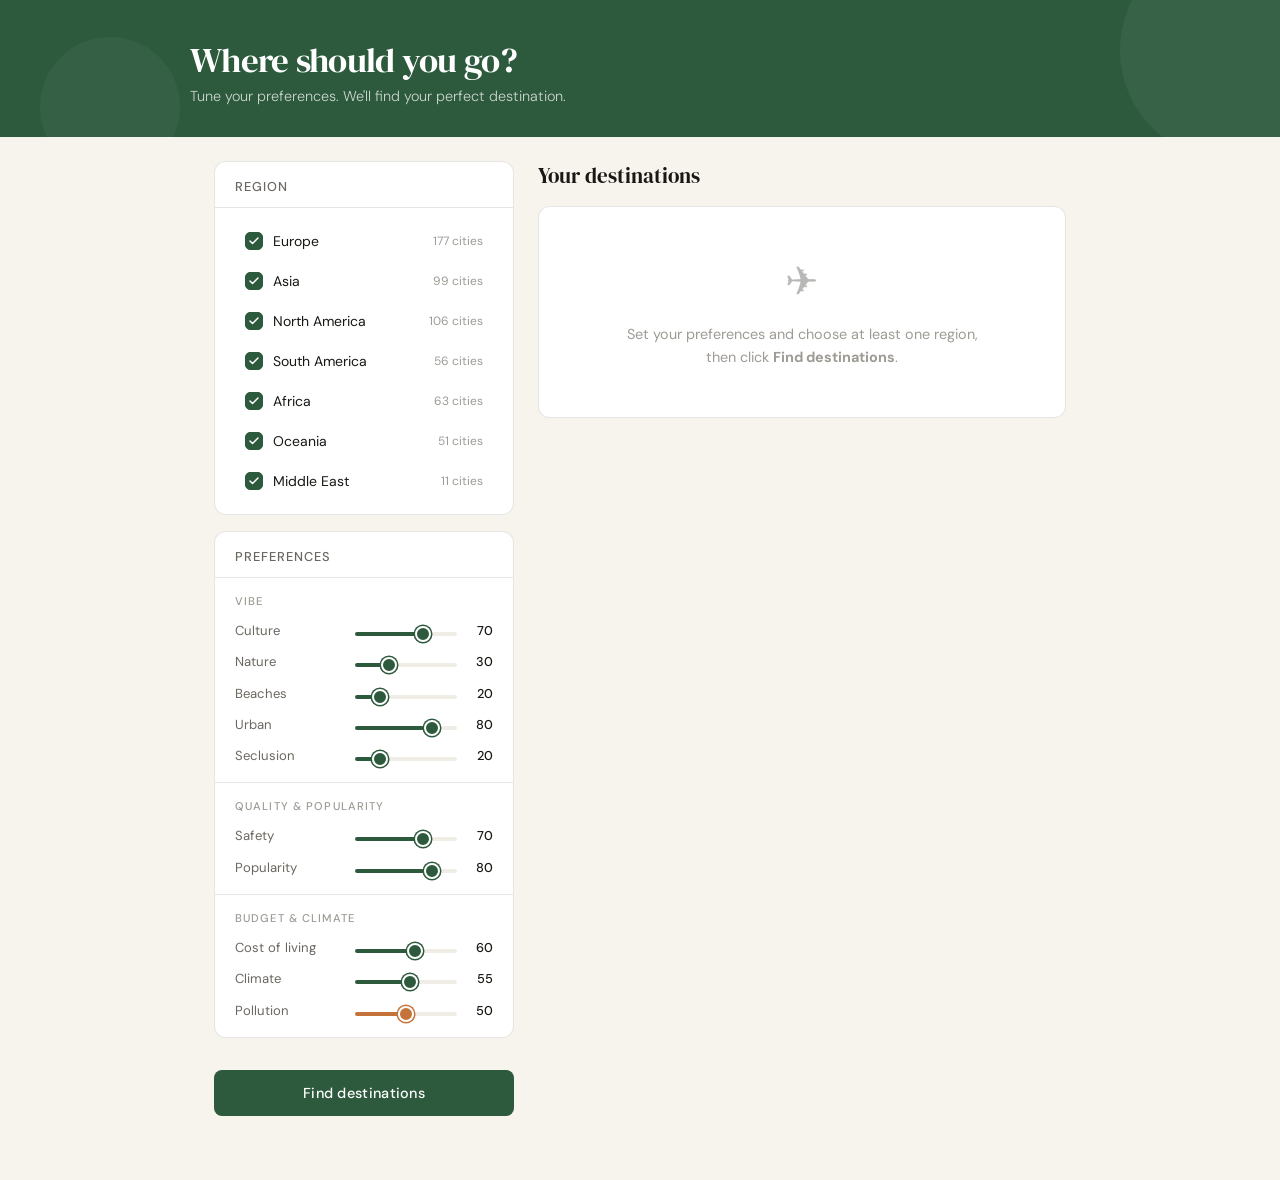
==== index.html @ 14c1e2bc "Add files via upload" ====
<!DOCTYPE html>
<html lang="en">
<head>
<meta charset="UTF-8"/>
<meta name="viewport" content="width=device-width, initial-scale=1.0"/>
<title>Travel Recommender</title>
<link rel="preconnect" href="https://fonts.googleapis.com"/>
<link href="https://fonts.googleapis.com/css2?family=DM+Serif+Display:ital@0;1&family=DM+Sans:wght@300;400;500&display=swap" rel="stylesheet"/>
<style>
  *, *::before, *::after { box-sizing: border-box; margin: 0; padding: 0; }

  :root {
    --bg: #F7F4EE;
    --surface: #FFFFFF;
    --surface2: #F0EDE6;
    --border: rgba(0,0,0,0.1);
    --text: #1A1814;
    --text2: #6B6760;
    --text3: #9E9B95;
    --accent: #2D5A3D;
    --accent-light: #E8F0EA;
    --accent2: #C4743A;
    --accent2-light: #FAF0E8;
    --danger: #C4453A;
    --tag-bg: #EDE9E0;
    --radius: 12px;
    --radius-sm: 8px;
  }

  body {
    font-family: 'DM Sans', sans-serif;
    background: var(--bg);
    color: var(--text);
    min-height: 100vh;
    padding: 0;
  }

  /* Header */
  .header {
    background: var(--accent);
    color: white;
    padding: 2.5rem 2rem 2rem;
    position: relative;
    overflow: hidden;
  }
  .header::before {
    content: '';
    position: absolute;
    top: -60px; right: -60px;
    width: 220px; height: 220px;
    border-radius: 50%;
    background: rgba(255,255,255,0.05);
  }
  .header::after {
    content: '';
    position: absolute;
    bottom: -40px; left: 40px;
    width: 140px; height: 140px;
    border-radius: 50%;
    background: rgba(255,255,255,0.04);
  }
  .header-inner { position: relative; z-index: 1; max-width: 900px; margin: 0 auto; }
  .header h1 {
    font-family: 'DM Serif Display', serif;
    font-size: 2.2rem;
    font-weight: 400;
    letter-spacing: -0.02em;
    line-height: 1.15;
    margin-bottom: 0.4rem;
  }
  .header p {
    font-size: 0.9rem;
    opacity: 0.75;
    font-weight: 300;
  }

  /* Main layout */
  .main { max-width: 900px; margin: 0 auto; padding: 1.5rem 1.5rem 4rem; }

  /* Two-col layout */
  .layout { display: grid; grid-template-columns: 300px 1fr; gap: 1.5rem; align-items: start; }

  @media (max-width: 720px) {
    .layout { grid-template-columns: 1fr; }
  }

  /* Panel */
  .panel {
    background: var(--surface);
    border-radius: var(--radius);
    border: 0.5px solid var(--border);
    overflow: hidden;
  }
  .panel-header {
    padding: 1rem 1.25rem 0.75rem;
    border-bottom: 0.5px solid var(--border);
    display: flex;
    align-items: center;
    gap: 8px;
  }
  .panel-header h2 {
    font-size: 0.8rem;
    font-weight: 500;
    letter-spacing: 0.08em;
    text-transform: uppercase;
    color: var(--text2);
  }
  .panel-body { padding: 1rem 1.25rem; }

  /* Region checkboxes */
  .regions { display: flex; flex-direction: column; gap: 6px; }
  .region-item {
    display: flex;
    align-items: center;
    gap: 10px;
    padding: 8px 10px;
    border-radius: var(--radius-sm);
    cursor: pointer;
    transition: background 0.15s;
    user-select: none;
  }
  .region-item:hover { background: var(--surface2); }
  .region-item input[type="checkbox"] { display: none; }
  .region-dot {
    width: 18px; height: 18px;
    border-radius: 5px;
    border: 1.5px solid var(--border);
    background: var(--surface);
    display: flex; align-items: center; justify-content: center;
    transition: all 0.15s;
    flex-shrink: 0;
  }
  .region-dot svg { display: none; }
  input[type="checkbox"]:checked + .region-dot {
    background: var(--accent);
    border-color: var(--accent);
  }
  input[type="checkbox"]:checked + .region-dot svg { display: block; }
  .region-label { font-size: 0.875rem; font-weight: 400; }
  .region-count { margin-left: auto; font-size: 0.75rem; color: var(--text3); }

  /* Sliders */
  .sliders { display: flex; flex-direction: column; gap: 0; }
  .slider-section { padding: 1rem 1.25rem; border-bottom: 0.5px solid var(--border); }
  .slider-section:last-child { border-bottom: none; }
  .slider-section-title {
    font-size: 0.7rem;
    letter-spacing: 0.1em;
    text-transform: uppercase;
    color: var(--text3);
    margin-bottom: 0.75rem;
    font-weight: 500;
  }

  .slider-row {
    display: flex;
    align-items: center;
    gap: 10px;
    margin-bottom: 0.65rem;
  }
  .slider-row:last-child { margin-bottom: 0; }
  .slider-label {
    font-size: 0.82rem;
    color: var(--text2);
    width: 110px;
    flex-shrink: 0;
  }
  .slider-wrap { flex: 1; position: relative; }
  input[type="range"] {
    width: 100%;
    height: 4px;
    -webkit-appearance: none;
    appearance: none;
    background: var(--surface2);
    border-radius: 2px;
    outline: none;
    cursor: pointer;
  }
  input[type="range"]::-webkit-slider-thumb {
    -webkit-appearance: none;
    width: 16px; height: 16px;
    border-radius: 50%;
    background: var(--accent);
    cursor: pointer;
    border: 2px solid white;
    box-shadow: 0 0 0 1.5px var(--accent);
  }
  input[type="range"].inverted::-webkit-slider-thumb { background: var(--accent2); box-shadow: 0 0 0 1.5px var(--accent2); }
  .slider-val {
    font-size: 0.8rem;
    font-weight: 500;
    color: var(--text);
    min-width: 26px;
    text-align: right;
  }

  /* Find button */
  .find-btn {
    width: 100%;
    padding: 0.9rem;
    background: var(--accent);
    color: white;
    border: none;
    border-radius: var(--radius-sm);
    font-family: 'DM Sans', sans-serif;
    font-size: 0.9rem;
    font-weight: 500;
    cursor: pointer;
    letter-spacing: 0.02em;
    transition: opacity 0.15s, transform 0.1s;
    margin-top: 1rem;
  }
  .find-btn:hover { opacity: 0.9; }
  .find-btn:active { transform: scale(0.99); }
  .find-btn:disabled { opacity: 0.5; cursor: not-allowed; }

  /* Results */
  .results-header {
    display: flex;
    align-items: baseline;
    justify-content: space-between;
    margin-bottom: 1rem;
  }
  .results-header h2 {
    font-family: 'DM Serif Display', serif;
    font-size: 1.3rem;
    font-weight: 400;
  }
  .results-count { font-size: 0.8rem; color: var(--text3); }

  .placeholder {
    background: var(--surface);
    border: 0.5px solid var(--border);
    border-radius: var(--radius);
    padding: 3rem 2rem;
    text-align: center;
  }
  .placeholder-icon { font-size: 2.5rem; margin-bottom: 1rem; opacity: 0.3; }
  .placeholder p { font-size: 0.9rem; color: var(--text3); line-height: 1.6; }

  /* City cards */
  .cards { display: flex; flex-direction: column; gap: 10px; }

  .city-card {
    background: var(--surface);
    border: 0.5px solid var(--border);
    border-radius: var(--radius);
    padding: 1rem 1.25rem;
    display: grid;
    grid-template-columns: 40px 1fr auto;
    gap: 1rem;
    align-items: center;
    animation: fadeUp 0.3s ease both;
  }
  @keyframes fadeUp {
    from { opacity: 0; transform: translateY(8px); }
    to   { opacity: 1; transform: translateY(0); }
  }

  .city-rank {
    font-family: 'DM Serif Display', serif;
    font-size: 1.5rem;
    color: var(--text3);
    text-align: center;
    line-height: 1;
  }
  .city-rank.top { color: var(--accent); }

  .city-info {}
  .city-name {
    font-size: 1rem;
    font-weight: 500;
    margin-bottom: 2px;
  }
  .city-country {
    font-size: 0.8rem;
    color: var(--text3);
    margin-bottom: 8px;
  }

  .city-desc {
    font-size: 0.82rem;
    color: var(--text2);
    line-height: 1.4;
    margin-top: 8px;
    font-weight: 300;
  }

  .city-tags { display: flex; flex-wrap: wrap; gap: 5px; }
  .tag {
    font-size: 0.72rem;
    padding: 3px 8px;
    border-radius: 20px;
    background: var(--tag-bg);
    color: var(--text2);
    font-weight: 400;
  }
  .tag.highlight { background: var(--accent-light); color: var(--accent); }
  .tag.warn { background: var(--accent2-light); color: var(--accent2); }

  .score-ring {
    width: 54px; height: 54px;
    position: relative;
    flex-shrink: 0;
  }
  .score-ring svg { transform: rotate(-90deg); }
  .score-text {
    position: absolute;
    inset: 0;
    display: flex;
    flex-direction: column;
    align-items: center;
    justify-content: center;
    font-size: 0.8rem;
    font-weight: 500;
    line-height: 1.1;
  }
  .score-text small { font-size: 0.55rem; color: var(--text3); font-weight: 400; }

  /* Loading */
  .loading {
    text-align: center;
    padding: 3rem;
    color: var(--text3);
    font-size: 0.9rem;
  }
  .spinner {
    width: 28px; height: 28px;
    border: 2px solid var(--border);
    border-top-color: var(--accent);
    border-radius: 50%;
    animation: spin 0.7s linear infinite;
    margin: 0 auto 1rem;
  }
  @keyframes spin { to { transform: rotate(360deg); } }

  /* Error */
  .error-msg {
    background: #FEF2F2;
    border: 0.5px solid #FECACA;
    border-radius: var(--radius-sm);
    padding: 1rem 1.25rem;
    font-size: 0.85rem;
    color: var(--danger);
  }

  /* Code block for Python output */
  .code-hint {
    background: var(--surface2);
    border-radius: var(--radius-sm);
    padding: 0.75rem 1rem;
    font-family: monospace;
    font-size: 0.78rem;
    color: var(--text2);
    margin-top: 1rem;
    line-height: 1.6;
    white-space: pre-wrap;
    word-break: break-all;
  }
</style>
</head>
<body>

<div class="header">
  <div class="header-inner">
    <h1>Where should you go?</h1>
    <p>Tune your preferences. We'll find your perfect destination.</p>
  </div>
</div>

<div class="main">
  <div class="layout">

    <div style="display: flex; flex-direction: column; gap: 1rem;">

      <div class="panel">
        <div class="panel-header">
          <h2>Region</h2>
        </div>
        <div class="panel-body">
          <div class="regions" id="regions">
          </div>
        </div>
      </div>

      <div class="panel">
        <div class="panel-header">
          <h2>Preferences</h2>
        </div>
        <div class="sliders">

          <div class="slider-section">
            <div class="slider-section-title">Vibe</div>
            <div class="slider-row">
              <span class="slider-label">Culture</span>
              <div class="slider-wrap"><input type="range" min="0" max="100" value="70" step="1" id="s-culture" oninput="updateVal(this,'v-culture')"/></div>
              <span class="slider-val" id="v-culture">70</span>
            </div>
            <div class="slider-row">
              <span class="slider-label">Nature</span>
              <div class="slider-wrap"><input type="range" min="0" max="100" value="30" step="1" id="s-nature" oninput="updateVal(this,'v-nature')"/></div>
              <span class="slider-val" id="v-nature">30</span>
            </div>
            <div class="slider-row">
              <span class="slider-label">Beaches</span>
              <div class="slider-wrap"><input type="range" min="0" max="100" value="20" step="1" id="s-beaches" oninput="updateVal(this,'v-beaches')"/></div>
              <span class="slider-val" id="v-beaches">20</span>
            </div>
            <div class="slider-row">
              <span class="slider-label">Urban</span>
              <div class="slider-wrap"><input type="range" min="0" max="100" value="80" step="1" id="s-urban" oninput="updateVal(this,'v-urban')"/></div>
              <span class="slider-val" id="v-urban">80</span>
            </div>
            <div class="slider-row">
              <span class="slider-label">Seclusion</span>
              <div class="slider-wrap"><input type="range" min="0" max="100" value="20" step="1" id="s-seclusion" oninput="updateVal(this,'v-seclusion')"/></div>
              <span class="slider-val" id="v-seclusion">20</span>
            </div>
          </div>

          <div class="slider-section">
            <div class="slider-section-title">Quality & Popularity</div>
            <div class="slider-row">
              <span class="slider-label">Safety</span>
              <div class="slider-wrap"><input type="range" min="0" max="100" value="70" step="1" id="s-safety_index" oninput="updateVal(this,'v-safety')"/></div>
              <span class="slider-val" id="v-safety">70</span>
            </div>
            <div class="slider-row">
              <span class="slider-label">Popularity</span>
              <div class="slider-wrap"><input type="range" min="0" max="100" value="80" step="1" id="s-popularity_score" oninput="updateVal(this,'v-pop')"/></div>
              <span class="slider-val" id="v-pop">80</span>
            </div>
          </div>

          <div class="slider-section">
            <div class="slider-section-title">Budget & Climate</div>
            <div class="slider-row">
              <span class="slider-label">Cost of living</span>
              <div class="slider-wrap"><input type="range" min="0" max="100" value="60" step="1" id="s-cost_of_living_index" oninput="updateVal(this,'v-cost')"/></div>
              <span class="slider-val" id="v-cost">60</span>
            </div>
            <div class="slider-row">
              <span class="slider-label">Climate</span>
              <div class="slider-wrap"><input type="range" min="0" max="100" value="55" step="1" id="s-climate_index" oninput="updateVal(this,'v-climate')"/></div>
              <span class="slider-val" id="v-climate">55</span>
            </div>
            <div class="slider-row">
              <span class="slider-label">Pollution</span>
              <div class="slider-wrap"><input type="range" min="0" max="100" value="50" step="1" id="s-pollution_index" class="inverted" oninput="updateVal(this,'v-pollution')"/></div>
              <span class="slider-val" id="v-pollution">50</span>
            </div>
          </div>

        </div>
      </div>

      <button class="find-btn" id="find-btn" onclick="runRecommend()">
        Find destinations
      </button>

    </div>

    <div>
      <div class="results-header">
        <h2 id="results-title">Your destinations</h2>
        <span class="results-count" id="results-count"></span>
      </div>
      <div id="results-area">
        <div class="placeholder">
          <div class="placeholder-icon">✈</div>
          <p>Set your preferences and choose at least one region,<br/>then click <strong>Find destinations</strong>.</p>
        </div>
      </div>
      <div id="code-output" style="display:none;">
        <p style="font-size:0.78rem; color:var(--text3); margin: 1.5rem 0 0.4rem;">Run this in your Jupyter notebook:</p>
        <div class="code-hint" id="code-text"></div>
      </div>
    </div>

  </div>
</div>

<script>
const REGIONS = [
  { key: "europe",        label: "Europe",        count: "Active" },
  { key: "asia",          label: "Asia",          count: "Active" },
  { key: "north_america", label: "North America", count: "Active" },
  { key: "south_america", label: "South America", count: "Active" },
  { key: "africa",        label: "Africa",         count: "Active" },
  { key: "oceania",       label: "Oceania",        count: "Active" },
  { key: "middle_east",   label: "Middle East",   count: "Active" },
];

// Updated 10 features matching python selection exactly
const FEATURE_COLS = [
  "culture", "nature", "beaches", "urban", "seclusion", 
  "safety_index", "cost_of_living_index", "climate_index", 
  "popularity_score", "pollution_index"
];

// Balanced array mapping 1:1 with your 10 active features above
const WEIGHTS = [1, 1, 1, 1, 1, 2, 1.5, 1, 4, 1];

function buildRegions() {
  const container = document.getElementById('regions');
  REGIONS.forEach(r => {
    const label = document.createElement('label');
    label.className = 'region-item';
    label.innerHTML = `
      <input type="checkbox" value="${r.key}" checked/>
      <div class="region-dot">
        <svg width="10" height="8" viewBox="0 0 10 8" fill="none">
          <path d="M1 4L3.5 6.5L9 1" stroke="white" stroke-width="1.5" stroke-linecap="round" stroke-linejoin="round"/>
        </svg>
      </div>
      <span class="region-label">${r.label}</span>
      <span class="region-count">${r.count}</span>
    `;
    container.appendChild(label);
  });
}

function updateVal(input, valId) {
  document.getElementById(valId).textContent = input.value;
  updateSliderFill(input);
}

function updateSliderFill(input) {
  const pct = ((input.value - input.min) / (input.max - input.min)) * 100;
  const color = input.classList.contains('inverted') ? '#C4743A' : '#2D5A3D';
  input.style.background = `linear-gradient(to right, ${color} ${pct}%, #F0EDE6 ${pct}%)`;
}

function initSliders() {
  document.querySelectorAll('input[type="range"]').forEach(updateSliderFill);
}

function getPrefs() {
  const prefs = {};
  FEATURE_COLS.forEach(col => {
    const el = document.getElementById(`s-${col}`);
    if (el) prefs[col] = parseFloat(el.value);
  });
  return prefs;
}

function getRegions() {
  return Array.from(document.querySelectorAll('#regions input[type="checkbox"]:checked'))
    .map(cb => cb.value);
}

function weightedCosineSimilarity(userVec, cityVec, weights) {
  let dot = 0;
  let normUserSq = 0;
  let normCitySq = 0;
  let validFeaturesCount = 0;

  for (let i = 0; i < userVec.length; i++) {
    const uVal = userVec[i];
    const cVal = cityVec[i];
    
    if (uVal === null || uVal === undefined || isNaN(uVal) ||
        cVal === null || cVal === undefined || isNaN(cVal)) {
      continue;
    }

    const w = weights[i] !== undefined ? weights[i] : 1.0;
    const uw = uVal * w;
    
    dot += uw * cVal;
    normUserSq += uw * uw;
    normCitySq += cVal * cVal;
    validFeaturesCount++;
  }

  if (validFeaturesCount === 0) return 0.0;
  
  const magnitude = Math.sqrt(normUserSq) * Math.sqrt(normCitySq);
  return magnitude !== 0 ? (dot / magnitude) : 0.0;
}

function scoreColor(score) {
  if (score >= 85) return '#2D5A3D';
  if (score >= 70) return '#C4743A';
  return '#888';
}

function renderRing(score) {
  const r = 22, cx = 27, cy = 27;
  const circ = 2 * Math.PI * r;
  const dash = (score / 100) * circ;
  const color = scoreColor(score);
  return `
    <svg width="54" height="54" viewBox="0 0 54 54">
      <circle cx="${cx}" cy="${cy}" r="${r}" fill="none" stroke="#F0EDE6" stroke-width="4"/>
      <circle cx="${cx}" cy="${cy}" r="${r}" fill="none" stroke="${color}" stroke-width="4"
        stroke-dasharray="${dash.toFixed(1)} ${circ.toFixed(1)}"
        stroke-linecap="round"/>
    </svg>
  `;
}

function getHighlightTags(city, prefs) {
  const tags = [];
  const checks = [
    { key: 'culture',    label: '🏛 Culture',    thresh: 60 },
    { key: 'nature',     label: '🌿 Nature',      thresh: 60 },
    { key: 'beaches',    label: '🏖 Beaches',     thresh: 60 },
    { key: 'urban',      label: '🏙 Urban',       thresh: 65 },
    { key: 'seclusion',  label: '🏝 Secluded',    thresh: 60 },
  ];
  checks.forEach(c => {
    if ((city[c.key] ?? 0) >= c.thresh && (prefs[c.key] ?? 0) >= 50) {
      tags.push({ label: c.label, type: 'highlight' });
    }
  });

  if ((city['safety_index'] ?? 0) >= 70) tags.push({ label: '🔒 Safe', type: 'highlight' });
  if ((city['cost_of_living_index'] ?? 100) <= 40) tags.push({ label: '💰 Budget-friendly', type: 'highlight' });
  if ((city['cost_of_living_index'] ?? 0) >= 75) tags.push({ label: '💎 Luxury', type: 'warn' });
  if ((city['pollution_index'] ?? 0) >= 65) tags.push({ label: '⚠ High pollution', type: 'warn' });

  return tags.slice(0, 5);
}

// New highly-sensitive recommendation logic
function runRecommend() {
  const regions = getRegions();
  if (regions.length === 0) {
    document.getElementById('results-area').innerHTML =
      `<div class="error-msg">Please select at least one region.</div>`;
    return;
  }

  const prefs = getPrefs();
  
  document.getElementById('results-area').innerHTML =
    `<div class="loading"><div class="spinner"></div>Finding your destinations…</div>`;
  document.getElementById('find-btn').disabled = true;

  setTimeout(() => {
    try {
      if (typeof window.cityData === 'undefined' || !window.cityData.length) {
        showNoData(prefs, regions);
        return;
      }

      // 1. Filter by selected regions
      let filtered = window.cityData.filter(c =>
        regions.includes((c.region || '').toLowerCase())
      );

      if (filtered.length === 0) {
        document.getElementById('results-area').innerHTML =
          `<div class="error-msg">No cities found for the selected regions.</div>`;
        document.getElementById('find-btn').disabled = false;
        return;
      }

      // 2. Dynamic Min-Max Normalization 
      // This stops massive columns (like popularity) from dominating smaller ones
      const bounds = {};
      FEATURE_COLS.forEach(col => {
        const vals = filtered.map(c => parseFloat(c[col])).filter(v => !isNaN(v));
        bounds[col] = {
          min: Math.min(...vals, 0), 
          max: Math.max(...vals, 100)
        };
      });

      // 3. Calculate Sensitivity Scores
      const scored = filtered.map(city => {
        let totalPenalty = 0;
        let totalWeights = 0;

        FEATURE_COLS.forEach((col, idx) => {
          let cityVal = parseFloat(city[col]);
          let userVal = prefs[col];

          if (isNaN(cityVal) || userVal === undefined) return;

          // Normalize both values to a strict 0.0 - 1.0 scale
          const min = bounds[col].min;
          const max = bounds[col].max;
          const range = max - min || 1;

          let normCity = (cityVal - min) / range;
          let normUser = (userVal - min) / range;

          // For inverted scales like pollution, invert the user's intent target
          if (col === 'pollution_index') {
            normUser = 1.0 - normUser; 
          }

          // Calculate absolute distance penalty
          const distance = Math.abs(normUser - normCity);
          const w = WEIGHTS[idx] !== undefined ? WEIGHTS[idx] : 1.0;

          totalPenalty += distance * w;
          totalWeights += w;
        });

        // Convert penalty into a percentage match score
        const averagePenalty = totalWeights > 0 ? (totalPenalty / totalWeights) : 1;
        // Exponential scaling makes the sorting *very* sensitive to small slider tweaks
        const matchScore = Math.round(Math.pow(1 - averagePenalty, 2) * 100);

        return { ...city, _score: Math.max(0, Math.min(100, matchScore)) };
      });

      // 4. Sort and render top 15
      scored.sort((a, b) => b._score - a._score);
      const top = scored.slice(0, 15);

      renderResults(top, prefs);
    } catch(e) {
      console.error(e);
      document.getElementById('results-area').innerHTML =
        `<div class="error-msg">Error: ${e.message}</div>`;
    }
    document.getElementById('find-btn').disabled = false;
  }, 200);
}

function renderResults(cities, prefs) {
  const area = document.getElementById('results-area');
  document.getElementById('results-count').textContent = `Top ${cities.length} matches`;

  const cards = cities.map((city, i) => {
    const score = city._score;
    const tags = getHighlightTags(city, prefs);
    const tagHtml = tags.map(t =>
      `<span class="tag ${t.type}">${t.label}</span>`
    ).join('');
    const isTop = i < 3;

    return `
      <div class="city-card" style="animation-delay:${i * 0.04}s">
        <div class="city-rank ${isTop ? 'top' : ''}">${i + 1}</div>
        <div class="city-info">
          <div class="city-name">${city.city || 'Unknown'}</div>
          <div class="city-country">${city.country || ''} &middot; ${(city.region || '').replace(/_/g,' ')}</div>
          <div class="city-tags">${tagHtml}</div>
          <div class="city-desc">${city.short_description || ''}</div>
        </div>
        <div class="score-ring">
          ${renderRing(score)}
          <div class="score-text">
            ${score}<small>%</small>
          </div>
        </div>
      </div>
    `;
  }).join('');

  area.innerHTML = `<div class="cards">${cards}</div>`;
}

function showNoData(prefs, regions) {
  const regionStr = regions.map(r => `"${r}"`).join(', ');
  const prefsStr = Object.entries(prefs)
    .map(([k,v]) => `    "${k}": ${v}`)
    .join(',\n');

  document.getElementById('results-area').innerHTML = `
    <div class="placeholder">
      <div class="placeholder-icon">📊</div>
      <p>No active dataset loaded in this HTML file.<br/>
      Please ensure 'city_data.json' is located in the same directory.</p>
    </div>
  `;
  showCodeHint(prefs, regions);
}

function showCodeHint(prefs, regions) {
  const regionStr = regions.map(r => `"${r}"`).join(', ');
  const prefsStr = Object.entries(prefs)
    .map(([k,v]) => `    "${k}": ${v}`)
    .join(',\n');

  const codeText = `regions = [${regionStr}]
df_filtered = df_merged[df_merged["region"].str.lower().isin(regions)]

user_prefs = {
${prefsStr}
}

feature_cols = [
    "culture","nature", "beaches", "urban", "seclusion", "safety_index", "cost_of_living_index",
    "climate_index", "popularity_score", 'pollution_index'
]

weights = [1, 1, 1, 1, 1, 2, 1.5, 1, 4, 1]

results = recommend(user_prefs, df_filtered, feature_cols, weights, top_n=15)
print(results[["city", "country", "match_score"]])`;

  document.getElementById('code-text').textContent = codeText;
  document.getElementById('code-output').style.display = 'none';
}

buildRegions();
initSliders();

// Dynamic file loading
window.cityData = [];

fetch('city_data.json', {
  headers: {
    'Content-Type': 'application/json; charset=utf-8'
  }
})
  .then(response => {
    if (!response.ok) throw new Error(`HTTP error! status: ${response.status}`);
    return response.json();
  })
  .then(data => {
    window.cityData = data;
    updateRegionCounts();
  })
  .catch(error => {
    console.error("Failed to load city dataset:", error);
  });

function updateRegionCounts() {
  if (window.cityData.length > 0) {
    const counts = {};
    window.cityData.forEach(c => { 
      if (c.region) counts[c.region] = (counts[c.region] || 0) + 1; 
    });
    
    document.querySelectorAll('#regions .region-item').forEach(item => {
      const key = item.querySelector('input').value;
      if (counts[key] !== undefined) {
        item.querySelector('.region-count').textContent = `${counts[key]} cities`;
      } else {
        item.querySelector('.region-count').textContent = `0 cities`;
      }
    });
  }
}
</script>

</body>
</html>
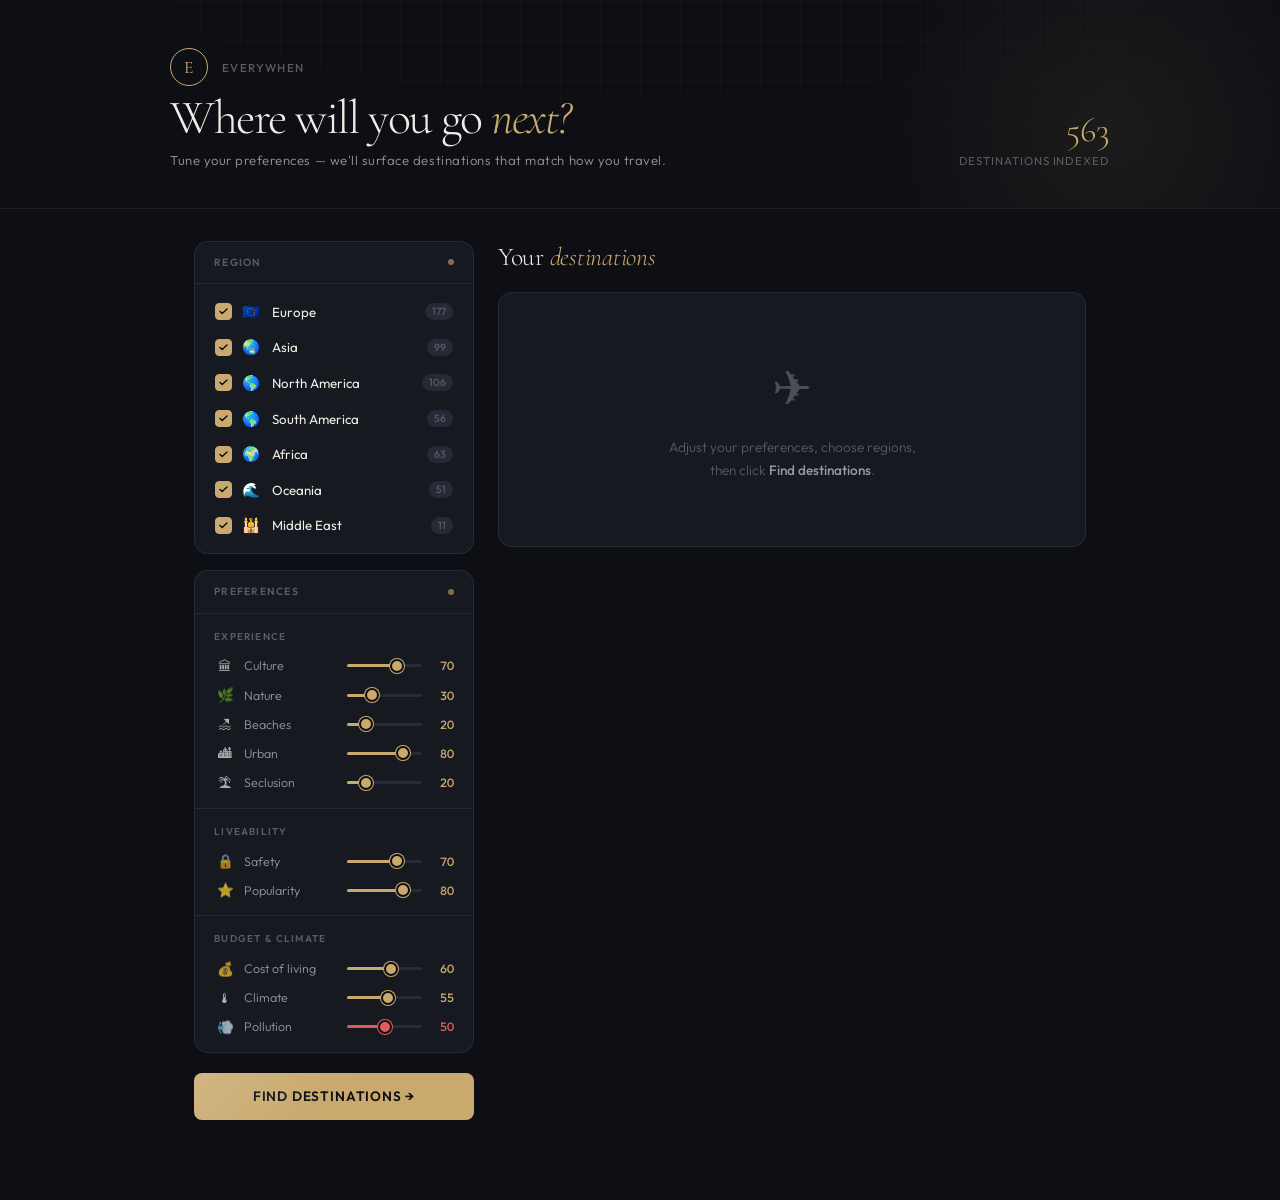
==== commit f876a1b8: "Update index.html" ====
--- a/index.html
+++ b/index.html
@@ -3,477 +3,601 @@
 <head>
 <meta charset="UTF-8"/>
 <meta name="viewport" content="width=device-width, initial-scale=1.0"/>
-<title>Travel Recommender</title>
+<title>Everywhen — Find Your Next Destination</title>
 <link rel="preconnect" href="https://fonts.googleapis.com"/>
-<link href="https://fonts.googleapis.com/css2?family=DM+Serif+Display:ital@0;1&family=DM+Sans:wght@300;400;500&display=swap" rel="stylesheet"/>
+<link href="https://fonts.googleapis.com/css2?family=Cormorant+Garamond:ital,wght@0,300;0,400;0,600;1,300;1,400&family=Outfit:wght@300;400;500;600&display=swap" rel="stylesheet"/>
 <style>
-  *, *::before, *::after { box-sizing: border-box; margin: 0; padding: 0; }
-
-  :root {
-    --bg: #F7F4EE;
-    --surface: #FFFFFF;
-    --surface2: #F0EDE6;
-    --border: rgba(0,0,0,0.1);
-    --text: #1A1814;
-    --text2: #6B6760;
-    --text3: #9E9B95;
-    --accent: #2D5A3D;
-    --accent-light: #E8F0EA;
-    --accent2: #C4743A;
-    --accent2-light: #FAF0E8;
-    --danger: #C4453A;
-    --tag-bg: #EDE9E0;
-    --radius: 12px;
-    --radius-sm: 8px;
-  }
-
-  body {
-    font-family: 'DM Sans', sans-serif;
-    background: var(--bg);
-    color: var(--text);
-    min-height: 100vh;
-    padding: 0;
-  }
-
-  /* Header */
-  .header {
-    background: var(--accent);
-    color: white;
-    padding: 2.5rem 2rem 2rem;
-    position: relative;
-    overflow: hidden;
-  }
-  .header::before {
-    content: '';
-    position: absolute;
-    top: -60px; right: -60px;
-    width: 220px; height: 220px;
-    border-radius: 50%;
-    background: rgba(255,255,255,0.05);
-  }
-  .header::after {
-    content: '';
-    position: absolute;
-    bottom: -40px; left: 40px;
-    width: 140px; height: 140px;
-    border-radius: 50%;
-    background: rgba(255,255,255,0.04);
-  }
-  .header-inner { position: relative; z-index: 1; max-width: 900px; margin: 0 auto; }
-  .header h1 {
-    font-family: 'DM Serif Display', serif;
-    font-size: 2.2rem;
-    font-weight: 400;
-    letter-spacing: -0.02em;
-    line-height: 1.15;
-    margin-bottom: 0.4rem;
-  }
-  .header p {
-    font-size: 0.9rem;
-    opacity: 0.75;
-    font-weight: 300;
-  }
-
-  /* Main layout */
-  .main { max-width: 900px; margin: 0 auto; padding: 1.5rem 1.5rem 4rem; }
-
-  /* Two-col layout */
-  .layout { display: grid; grid-template-columns: 300px 1fr; gap: 1.5rem; align-items: start; }
-
-  @media (max-width: 720px) {
-    .layout { grid-template-columns: 1fr; }
-  }
-
-  /* Panel */
-  .panel {
-    background: var(--surface);
-    border-radius: var(--radius);
-    border: 0.5px solid var(--border);
-    overflow: hidden;
-  }
-  .panel-header {
-    padding: 1rem 1.25rem 0.75rem;
-    border-bottom: 0.5px solid var(--border);
-    display: flex;
-    align-items: center;
-    gap: 8px;
-  }
-  .panel-header h2 {
-    font-size: 0.8rem;
-    font-weight: 500;
-    letter-spacing: 0.08em;
-    text-transform: uppercase;
-    color: var(--text2);
-  }
-  .panel-body { padding: 1rem 1.25rem; }
-
-  /* Region checkboxes */
-  .regions { display: flex; flex-direction: column; gap: 6px; }
-  .region-item {
-    display: flex;
-    align-items: center;
-    gap: 10px;
-    padding: 8px 10px;
-    border-radius: var(--radius-sm);
-    cursor: pointer;
-    transition: background 0.15s;
-    user-select: none;
-  }
-  .region-item:hover { background: var(--surface2); }
-  .region-item input[type="checkbox"] { display: none; }
-  .region-dot {
-    width: 18px; height: 18px;
-    border-radius: 5px;
-    border: 1.5px solid var(--border);
-    background: var(--surface);
-    display: flex; align-items: center; justify-content: center;
-    transition: all 0.15s;
-    flex-shrink: 0;
-  }
-  .region-dot svg { display: none; }
-  input[type="checkbox"]:checked + .region-dot {
-    background: var(--accent);
-    border-color: var(--accent);
-  }
-  input[type="checkbox"]:checked + .region-dot svg { display: block; }
-  .region-label { font-size: 0.875rem; font-weight: 400; }
-  .region-count { margin-left: auto; font-size: 0.75rem; color: var(--text3); }
-
-  /* Sliders */
-  .sliders { display: flex; flex-direction: column; gap: 0; }
-  .slider-section { padding: 1rem 1.25rem; border-bottom: 0.5px solid var(--border); }
-  .slider-section:last-child { border-bottom: none; }
-  .slider-section-title {
-    font-size: 0.7rem;
-    letter-spacing: 0.1em;
-    text-transform: uppercase;
-    color: var(--text3);
-    margin-bottom: 0.75rem;
-    font-weight: 500;
-  }
-
-  .slider-row {
-    display: flex;
-    align-items: center;
-    gap: 10px;
-    margin-bottom: 0.65rem;
-  }
-  .slider-row:last-child { margin-bottom: 0; }
-  .slider-label {
-    font-size: 0.82rem;
-    color: var(--text2);
-    width: 110px;
-    flex-shrink: 0;
-  }
-  .slider-wrap { flex: 1; position: relative; }
-  input[type="range"] {
-    width: 100%;
-    height: 4px;
-    -webkit-appearance: none;
-    appearance: none;
-    background: var(--surface2);
-    border-radius: 2px;
-    outline: none;
-    cursor: pointer;
-  }
-  input[type="range"]::-webkit-slider-thumb {
-    -webkit-appearance: none;
-    width: 16px; height: 16px;
-    border-radius: 50%;
-    background: var(--accent);
-    cursor: pointer;
-    border: 2px solid white;
-    box-shadow: 0 0 0 1.5px var(--accent);
-  }
-  input[type="range"].inverted::-webkit-slider-thumb { background: var(--accent2); box-shadow: 0 0 0 1.5px var(--accent2); }
-  .slider-val {
-    font-size: 0.8rem;
-    font-weight: 500;
-    color: var(--text);
-    min-width: 26px;
-    text-align: right;
-  }
-
-  /* Find button */
-  .find-btn {
-    width: 100%;
-    padding: 0.9rem;
-    background: var(--accent);
-    color: white;
-    border: none;
-    border-radius: var(--radius-sm);
-    font-family: 'DM Sans', sans-serif;
-    font-size: 0.9rem;
-    font-weight: 500;
-    cursor: pointer;
-    letter-spacing: 0.02em;
-    transition: opacity 0.15s, transform 0.1s;
-    margin-top: 1rem;
-  }
-  .find-btn:hover { opacity: 0.9; }
-  .find-btn:active { transform: scale(0.99); }
-  .find-btn:disabled { opacity: 0.5; cursor: not-allowed; }
-
-  /* Results */
-  .results-header {
-    display: flex;
-    align-items: baseline;
-    justify-content: space-between;
-    margin-bottom: 1rem;
-  }
-  .results-header h2 {
-    font-family: 'DM Serif Display', serif;
-    font-size: 1.3rem;
-    font-weight: 400;
-  }
-  .results-count { font-size: 0.8rem; color: var(--text3); }
-
-  .placeholder {
-    background: var(--surface);
-    border: 0.5px solid var(--border);
-    border-radius: var(--radius);
-    padding: 3rem 2rem;
-    text-align: center;
-  }
-  .placeholder-icon { font-size: 2.5rem; margin-bottom: 1rem; opacity: 0.3; }
-  .placeholder p { font-size: 0.9rem; color: var(--text3); line-height: 1.6; }
-
-  /* City cards */
-  .cards { display: flex; flex-direction: column; gap: 10px; }
-
-  .city-card {
-    background: var(--surface);
-    border: 0.5px solid var(--border);
-    border-radius: var(--radius);
-    padding: 1rem 1.25rem;
-    display: grid;
-    grid-template-columns: 40px 1fr auto;
-    gap: 1rem;
-    align-items: center;
-    animation: fadeUp 0.3s ease both;
-  }
-  @keyframes fadeUp {
-    from { opacity: 0; transform: translateY(8px); }
-    to   { opacity: 1; transform: translateY(0); }
-  }
-
-  .city-rank {
-    font-family: 'DM Serif Display', serif;
-    font-size: 1.5rem;
-    color: var(--text3);
-    text-align: center;
-    line-height: 1;
-  }
-  .city-rank.top { color: var(--accent); }
-
-  .city-info {}
-  .city-name {
-    font-size: 1rem;
-    font-weight: 500;
-    margin-bottom: 2px;
-  }
-  .city-country {
-    font-size: 0.8rem;
-    color: var(--text3);
-    margin-bottom: 8px;
-  }
-
-  .city-desc {
-    font-size: 0.82rem;
-    color: var(--text2);
-    line-height: 1.4;
-    margin-top: 8px;
-    font-weight: 300;
-  }
-
-  .city-tags { display: flex; flex-wrap: wrap; gap: 5px; }
-  .tag {
-    font-size: 0.72rem;
-    padding: 3px 8px;
-    border-radius: 20px;
-    background: var(--tag-bg);
-    color: var(--text2);
-    font-weight: 400;
-  }
-  .tag.highlight { background: var(--accent-light); color: var(--accent); }
-  .tag.warn { background: var(--accent2-light); color: var(--accent2); }
-
-  .score-ring {
-    width: 54px; height: 54px;
-    position: relative;
-    flex-shrink: 0;
-  }
-  .score-ring svg { transform: rotate(-90deg); }
-  .score-text {
-    position: absolute;
-    inset: 0;
-    display: flex;
-    flex-direction: column;
-    align-items: center;
-    justify-content: center;
-    font-size: 0.8rem;
-    font-weight: 500;
-    line-height: 1.1;
-  }
-  .score-text small { font-size: 0.55rem; color: var(--text3); font-weight: 400; }
-
-  /* Loading */
-  .loading {
-    text-align: center;
-    padding: 3rem;
-    color: var(--text3);
-    font-size: 0.9rem;
-  }
-  .spinner {
-    width: 28px; height: 28px;
-    border: 2px solid var(--border);
-    border-top-color: var(--accent);
-    border-radius: 50%;
-    animation: spin 0.7s linear infinite;
-    margin: 0 auto 1rem;
-  }
-  @keyframes spin { to { transform: rotate(360deg); } }
-
-  /* Error */
-  .error-msg {
-    background: #FEF2F2;
-    border: 0.5px solid #FECACA;
-    border-radius: var(--radius-sm);
-    padding: 1rem 1.25rem;
-    font-size: 0.85rem;
-    color: var(--danger);
-  }
-
-  /* Code block for Python output */
-  .code-hint {
-    background: var(--surface2);
-    border-radius: var(--radius-sm);
-    padding: 0.75rem 1rem;
-    font-family: monospace;
-    font-size: 0.78rem;
-    color: var(--text2);
-    margin-top: 1rem;
-    line-height: 1.6;
-    white-space: pre-wrap;
-    word-break: break-all;
-  }
+*,*::before,*::after{box-sizing:border-box;margin:0;padding:0}
+
+:root{
+  --bg:#0D0F14;
+  --surface:#161920;
+  --surface2:#1E222C;
+  --surface3:#252A36;
+  --border:rgba(255,255,255,0.07);
+  --border2:rgba(255,255,255,0.12);
+  --text:#F0EDE6;
+  --text2:#9A97A0;
+  --text3:#5C5A63;
+  --gold:#C9A96E;
+  --gold-light:#E8D4A8;
+  --gold-dim:rgba(201,169,110,0.15);
+  --gold-dim2:rgba(201,169,110,0.08);
+  --teal:#4ECDC4;
+  --teal-dim:rgba(78,205,196,0.12);
+  --red:#E05C5C;
+  --red-dim:rgba(224,92,92,0.12);
+  --radius:14px;
+  --radius-sm:8px;
+  --radius-xs:5px;
+}
+
+html{scroll-behavior:smooth}
+
+body{
+  font-family:'Outfit',sans-serif;
+  background:var(--bg);
+  color:var(--text);
+  min-height:100vh;
+  overflow-x:hidden;
+}
+
+/* ── HEADER ── */
+.header{
+  position:relative;
+  padding:3rem 2.5rem 2.5rem;
+  border-bottom:0.5px solid var(--border);
+  overflow:hidden;
+}
+
+.header-grid{
+  position:absolute;inset:0;
+  background-image:
+    linear-gradient(rgba(201,169,110,0.03) 1px, transparent 1px),
+    linear-gradient(90deg, rgba(201,169,110,0.03) 1px, transparent 1px);
+  background-size:40px 40px;
+  mask-image:radial-gradient(ellipse 80% 100% at 50% 0%, black 40%, transparent 100%);
+}
+
+.header-glow{
+  position:absolute;
+  top:-120px;right:-80px;
+  width:500px;height:500px;
+  background:radial-gradient(ellipse, rgba(201,169,110,0.08) 0%, transparent 65%);
+  pointer-events:none;
+}
+
+.header-inner{
+  position:relative;z-index:1;
+  max-width:940px;margin:0 auto;
+  display:flex;align-items:flex-end;justify-content:space-between;gap:2rem;
+  flex-wrap:wrap;
+}
+
+.header-brand{
+  display:flex;align-items:center;gap:14px;margin-bottom:0.5rem;
+}
+
+.brand-mark{
+  width:38px;height:38px;
+  border:1.5px solid var(--gold);
+  border-radius:50%;
+  display:flex;align-items:center;justify-content:center;
+  font-family:'Cormorant Garamond',serif;
+  font-size:1.1rem;color:var(--gold);
+  letter-spacing:0.05em;
+}
+
+.header h1{
+  font-family:'Cormorant Garamond',serif;
+  font-size:3rem;font-weight:300;
+  letter-spacing:-0.03em;line-height:1;
+  color:var(--text);
+}
+.header h1 em{font-style:italic;color:var(--gold);}
+
+.header-sub{
+  font-size:0.82rem;color:var(--text2);
+  font-weight:300;letter-spacing:0.04em;
+  margin-top:0.6rem;
+}
+
+.header-stat{
+  text-align:right;flex-shrink:0;
+}
+.stat-num{
+  font-family:'Cormorant Garamond',serif;
+  font-size:2.2rem;font-weight:300;color:var(--gold);
+}
+.stat-label{font-size:0.72rem;color:var(--text3);letter-spacing:0.08em;text-transform:uppercase;margin-top:2px;}
+
+/* ── MAIN ── */
+.main{
+  max-width:940px;margin:0 auto;
+  padding:2rem 1.5rem 5rem;
+}
+
+.layout{
+  display:grid;
+  grid-template-columns:280px 1fr;
+  gap:1.5rem;
+  align-items:start;
+}
+@media(max-width:700px){.layout{grid-template-columns:1fr;}}
+
+/* ── SIDEBAR ── */
+.sidebar{display:flex;flex-direction:column;gap:1rem;}
+
+.panel{
+  background:var(--surface);
+  border:0.5px solid var(--border);
+  border-radius:var(--radius);
+  overflow:hidden;
+}
+
+.panel-header{
+  padding:0.9rem 1.2rem;
+  border-bottom:0.5px solid var(--border);
+  display:flex;align-items:center;gap:8px;
+}
+.panel-header-label{
+  font-size:0.65rem;
+  font-weight:600;
+  letter-spacing:0.12em;
+  text-transform:uppercase;
+  color:var(--text3);
+}
+.panel-header-dot{
+  width:6px;height:6px;
+  border-radius:50%;
+  background:var(--gold);
+  opacity:0.6;
+  margin-left:auto;
+}
+
+/* ── REGIONS ── */
+.regions{padding:0.6rem 0.5rem;}
+
+.region-item{
+  display:flex;align-items:center;gap:10px;
+  padding:0.55rem 0.75rem;
+  border-radius:var(--radius-sm);
+  cursor:pointer;
+  transition:background 0.15s;
+  user-select:none;
+}
+.region-item:hover{background:var(--surface2);}
+.region-item input{display:none;}
+
+.region-check{
+  width:17px;height:17px;
+  border-radius:4px;
+  border:1px solid var(--border2);
+  background:var(--surface2);
+  display:flex;align-items:center;justify-content:center;
+  transition:all 0.15s;flex-shrink:0;
+}
+.region-check svg{display:none;}
+input:checked + .region-check{
+  background:var(--gold);border-color:var(--gold);
+}
+input:checked + .region-check svg{display:block;}
+
+.region-label{font-size:0.83rem;font-weight:400;color:var(--text2);}
+input:checked ~ .region-label{color:var(--text);}
+
+.region-pill{
+  margin-left:auto;
+  font-size:0.65rem;
+  padding:2px 7px;
+  border-radius:20px;
+  background:var(--surface3);
+  color:var(--text3);
+  font-weight:500;
+}
+
+/* ── SLIDERS ── */
+.slider-group{padding:1rem 1.2rem;border-bottom:0.5px solid var(--border);}
+.slider-group:last-child{border-bottom:none;}
+
+.group-title{
+  font-size:0.62rem;
+  font-weight:600;
+  letter-spacing:0.12em;
+  text-transform:uppercase;
+  color:var(--text3);
+  margin-bottom:0.9rem;
+}
+
+.slider-row{
+  display:flex;align-items:center;gap:8px;
+  margin-bottom:0.7rem;
+}
+.slider-row:last-child{margin-bottom:0;}
+
+.slider-icon{
+  width:22px;text-align:center;
+  font-size:0.85rem;flex-shrink:0;
+  opacity:0.7;
+}
+
+.slider-label{
+  font-size:0.78rem;
+  color:var(--text2);
+  width:95px;flex-shrink:0;
+  font-weight:300;
+}
+
+.slider-track{flex:1;position:relative;}
+
+input[type="range"]{
+  width:100%;height:3px;
+  -webkit-appearance:none;appearance:none;
+  background:var(--surface3);
+  border-radius:2px;outline:none;cursor:pointer;
+  display:block;
+}
+input[type="range"]::-webkit-slider-thumb{
+  -webkit-appearance:none;
+  width:14px;height:14px;
+  border-radius:50%;
+  background:var(--gold);
+  cursor:pointer;
+  border:2px solid var(--bg);
+  box-shadow:0 0 0 1px var(--gold);
+  transition:transform 0.1s;
+}
+input[type="range"]:hover::-webkit-slider-thumb{transform:scale(1.2);}
+input[type="range"].red-slider::-webkit-slider-thumb{
+  background:var(--red);
+  box-shadow:0 0 0 1px var(--red);
+}
+
+.slider-val{
+  font-size:0.75rem;font-weight:500;
+  color:var(--gold);
+  min-width:24px;text-align:right;
+  font-variant-numeric:tabular-nums;
+}
+.slider-val.red{color:var(--red);}
+
+/* ── FIND BUTTON ── */
+.find-btn{
+  width:100%;
+  padding:0.9rem 1rem;
+  background:var(--gold);
+  color:#0D0F14;
+  border:none;border-radius:var(--radius-sm);
+  font-family:'Outfit',sans-serif;
+  font-size:0.85rem;font-weight:600;
+  cursor:pointer;
+  letter-spacing:0.06em;
+  text-transform:uppercase;
+  transition:opacity 0.15s,transform 0.1s;
+  margin-top:0.25rem;
+  position:relative;overflow:hidden;
+}
+.find-btn::after{
+  content:'';
+  position:absolute;inset:0;
+  background:linear-gradient(135deg,rgba(255,255,255,0.15) 0%,transparent 50%);
+}
+.find-btn:hover{opacity:0.92;}
+.find-btn:active{transform:scale(0.99);}
+.find-btn:disabled{opacity:0.4;cursor:not-allowed;}
+
+/* ── RESULTS AREA ── */
+.results-col{}
+
+.results-header{
+  display:flex;align-items:baseline;
+  justify-content:space-between;
+  margin-bottom:1.25rem;
+}
+
+.results-title{
+  font-family:'Cormorant Garamond',serif;
+  font-size:1.6rem;font-weight:300;
+  letter-spacing:-0.01em;
+  color:var(--text);
+}
+.results-title em{font-style:italic;color:var(--gold);}
+
+.results-meta{
+  font-size:0.72rem;color:var(--text3);
+  letter-spacing:0.06em;text-transform:uppercase;
+}
+
+/* ── PLACEHOLDER ── */
+.placeholder{
+  background:var(--surface);
+  border:0.5px solid var(--border);
+  border-radius:var(--radius);
+  padding:4rem 2rem;
+  text-align:center;
+}
+.placeholder-icon{
+  font-size:3rem;margin-bottom:1.2rem;
+  display:block;opacity:0.25;
+  filter:grayscale(1);
+}
+.placeholder p{font-size:0.85rem;color:var(--text3);line-height:1.7;font-weight:300;}
+.placeholder strong{color:var(--text2);font-weight:500;}
+
+/* ── CITY CARDS ── */
+.cards{display:flex;flex-direction:column;gap:10px;}
+
+.city-card{
+  background:var(--surface);
+  border:0.5px solid var(--border);
+  border-radius:var(--radius);
+  padding:1.1rem 1.25rem;
+  display:grid;
+  grid-template-columns:36px 1fr auto;
+  gap:1rem;
+  align-items:start;
+  transition:border-color 0.2s,background 0.2s;
+  animation:riseIn 0.35s cubic-bezier(0.22,1,0.36,1) both;
+  cursor:default;
+}
+.city-card:hover{
+  background:var(--surface2);
+  border-color:var(--border2);
+}
+.city-card.gold-card{
+  border-color:rgba(201,169,110,0.25);
+  background:linear-gradient(135deg, var(--surface) 0%, rgba(201,169,110,0.04) 100%);
+}
+.city-card.gold-card:hover{border-color:rgba(201,169,110,0.4);}
+
+@keyframes riseIn{
+  from{opacity:0;transform:translateY(12px);}
+  to{opacity:1;transform:translateY(0);}
+}
+
+/* Rank */
+.city-rank{
+  font-family:'Cormorant Garamond',serif;
+  font-size:1.6rem;font-weight:300;
+  color:var(--text3);
+  line-height:1;padding-top:2px;
+  text-align:center;
+}
+.city-rank.gold{color:var(--gold);}
+
+/* Info */
+.city-name{
+  font-family:'Cormorant Garamond',serif;
+  font-size:1.2rem;font-weight:400;
+  color:var(--text);letter-spacing:-0.01em;
+  line-height:1.2;margin-bottom:1px;
+}
+.city-location{
+  font-size:0.72rem;color:var(--text3);
+  font-weight:400;letter-spacing:0.04em;
+  text-transform:uppercase;margin-bottom:8px;
+}
+
+.tags{display:flex;flex-wrap:wrap;gap:5px;margin-bottom:8px;}
+.tag{
+  font-size:0.67rem;font-weight:500;
+  padding:3px 9px;border-radius:20px;
+  letter-spacing:0.03em;
+}
+.tag-teal{background:var(--teal-dim);color:var(--teal);}
+.tag-gold{background:var(--gold-dim);color:var(--gold);}
+.tag-red{background:var(--red-dim);color:var(--red);}
+.tag-neutral{background:var(--surface3);color:var(--text2);}
+
+.city-desc{
+  font-size:0.78rem;color:var(--text3);
+  line-height:1.55;font-weight:300;
+}
+
+/* Score ring */
+.ring-wrap{
+  width:52px;height:52px;
+  position:relative;flex-shrink:0;
+}
+.ring-wrap svg{
+  transform:rotate(-90deg);display:block;
+}
+.ring-inner{
+  position:absolute;inset:0;
+  display:flex;flex-direction:column;
+  align-items:center;justify-content:center;
+}
+.ring-num{font-size:0.82rem;font-weight:600;line-height:1;}
+.ring-pct{font-size:0.55rem;color:var(--text3);font-weight:400;}
+
+/* ── LOADING ── */
+.loading{text-align:center;padding:4rem 2rem;color:var(--text3);}
+.spinner{
+  width:24px;height:24px;
+  border:1.5px solid var(--surface3);
+  border-top-color:var(--gold);
+  border-radius:50%;
+  animation:spin 0.7s linear infinite;
+  margin:0 auto 1rem;
+}
+@keyframes spin{to{transform:rotate(360deg);}}
+.loading p{font-size:0.82rem;font-weight:300;letter-spacing:0.04em;}
+
+/* ── ERROR ── */
+.error-box{
+  background:var(--red-dim);
+  border:0.5px solid rgba(224,92,92,0.3);
+  border-radius:var(--radius-sm);
+  padding:1rem 1.25rem;
+  font-size:0.83rem;color:var(--red);font-weight:400;
+}
+
+/* ── CODE HINT ── */
+.code-section{margin-top:1.5rem;}
+.code-label{
+  font-size:0.68rem;color:var(--text3);
+  letter-spacing:0.08em;text-transform:uppercase;
+  margin-bottom:0.5rem;
+}
+.code-block{
+  background:var(--surface);
+  border:0.5px solid var(--border);
+  border-radius:var(--radius-sm);
+  padding:1rem 1.25rem;
+  font-family:'Courier New',monospace;
+  font-size:0.73rem;color:var(--text2);
+  line-height:1.7;white-space:pre-wrap;word-break:break-all;
+}
+
+/* ── DIVIDER ── */
+.divider{
+  height:0.5px;background:var(--border);
+  margin:0.75rem 0;
+}
 </style>
 </head>
 <body>
 
+<!-- HEADER -->
 <div class="header">
+  <div class="header-grid"></div>
+  <div class="header-glow"></div>
   <div class="header-inner">
-    <h1>Where should you go?</h1>
-    <p>Tune your preferences. We'll find your perfect destination.</p>
+    <div>
+      <div class="header-brand">
+        <div class="brand-mark">E</div>
+        <span style="font-size:0.72rem;color:var(--text3);letter-spacing:0.12em;text-transform:uppercase;font-weight:500;">Everywhen</span>
+      </div>
+      <h1>Where will you go <em>next?</em></h1>
+      <p class="header-sub">Tune your preferences — we'll surface destinations that match how you travel.</p>
+    </div>
+    <div class="header-stat" id="header-stat" style="opacity:0.4">
+      <div class="stat-num" id="stat-num">—</div>
+      <div class="stat-label">destinations indexed</div>
+    </div>
   </div>
 </div>
 
+<!-- MAIN -->
 <div class="main">
   <div class="layout">
 
-    <div style="display: flex; flex-direction: column; gap: 1rem;">
-
+    <!-- SIDEBAR -->
+    <div class="sidebar">
+
+      <!-- Regions -->
       <div class="panel">
         <div class="panel-header">
-          <h2>Region</h2>
+          <span class="panel-header-label">Region</span>
+          <div class="panel-header-dot"></div>
         </div>
-        <div class="panel-body">
-          <div class="regions" id="regions">
-          </div>
-        </div>
+        <div class="regions" id="regions"></div>
       </div>
 
+      <!-- Sliders -->
       <div class="panel">
         <div class="panel-header">
-          <h2>Preferences</h2>
+          <span class="panel-header-label">Preferences</span>
+          <div class="panel-header-dot"></div>
         </div>
-        <div class="sliders">
-
-          <div class="slider-section">
-            <div class="slider-section-title">Vibe</div>
-            <div class="slider-row">
-              <span class="slider-label">Culture</span>
-              <div class="slider-wrap"><input type="range" min="0" max="100" value="70" step="1" id="s-culture" oninput="updateVal(this,'v-culture')"/></div>
-              <span class="slider-val" id="v-culture">70</span>
-            </div>
-            <div class="slider-row">
-              <span class="slider-label">Nature</span>
-              <div class="slider-wrap"><input type="range" min="0" max="100" value="30" step="1" id="s-nature" oninput="updateVal(this,'v-nature')"/></div>
-              <span class="slider-val" id="v-nature">30</span>
-            </div>
-            <div class="slider-row">
-              <span class="slider-label">Beaches</span>
-              <div class="slider-wrap"><input type="range" min="0" max="100" value="20" step="1" id="s-beaches" oninput="updateVal(this,'v-beaches')"/></div>
-              <span class="slider-val" id="v-beaches">20</span>
-            </div>
-            <div class="slider-row">
-              <span class="slider-label">Urban</span>
-              <div class="slider-wrap"><input type="range" min="0" max="100" value="80" step="1" id="s-urban" oninput="updateVal(this,'v-urban')"/></div>
-              <span class="slider-val" id="v-urban">80</span>
-            </div>
-            <div class="slider-row">
-              <span class="slider-label">Seclusion</span>
-              <div class="slider-wrap"><input type="range" min="0" max="100" value="20" step="1" id="s-seclusion" oninput="updateVal(this,'v-seclusion')"/></div>
-              <span class="slider-val" id="v-seclusion">20</span>
-            </div>
-          </div>
-
-          <div class="slider-section">
-            <div class="slider-section-title">Quality & Popularity</div>
-            <div class="slider-row">
-              <span class="slider-label">Safety</span>
-              <div class="slider-wrap"><input type="range" min="0" max="100" value="70" step="1" id="s-safety_index" oninput="updateVal(this,'v-safety')"/></div>
-              <span class="slider-val" id="v-safety">70</span>
-            </div>
-            <div class="slider-row">
-              <span class="slider-label">Popularity</span>
-              <div class="slider-wrap"><input type="range" min="0" max="100" value="80" step="1" id="s-popularity_score" oninput="updateVal(this,'v-pop')"/></div>
-              <span class="slider-val" id="v-pop">80</span>
-            </div>
-          </div>
-
-          <div class="slider-section">
-            <div class="slider-section-title">Budget & Climate</div>
-            <div class="slider-row">
-              <span class="slider-label">Cost of living</span>
-              <div class="slider-wrap"><input type="range" min="0" max="100" value="60" step="1" id="s-cost_of_living_index" oninput="updateVal(this,'v-cost')"/></div>
-              <span class="slider-val" id="v-cost">60</span>
-            </div>
-            <div class="slider-row">
-              <span class="slider-label">Climate</span>
-              <div class="slider-wrap"><input type="range" min="0" max="100" value="55" step="1" id="s-climate_index" oninput="updateVal(this,'v-climate')"/></div>
-              <span class="slider-val" id="v-climate">55</span>
-            </div>
-            <div class="slider-row">
-              <span class="slider-label">Pollution</span>
-              <div class="slider-wrap"><input type="range" min="0" max="100" value="50" step="1" id="s-pollution_index" class="inverted" oninput="updateVal(this,'v-pollution')"/></div>
-              <span class="slider-val" id="v-pollution">50</span>
-            </div>
-          </div>
-
+
+        <div class="slider-group">
+          <div class="group-title">Experience</div>
+          <div class="slider-row">
+            <span class="slider-icon">🏛</span>
+            <span class="slider-label">Culture</span>
+            <div class="slider-track"><input type="range" min="0" max="100" value="70" step="1" id="s-culture" oninput="upd(this,'v-culture')"/></div>
+            <span class="slider-val" id="v-culture">70</span>
+          </div>
+          <div class="slider-row">
+            <span class="slider-icon">🌿</span>
+            <span class="slider-label">Nature</span>
+            <div class="slider-track"><input type="range" min="0" max="100" value="30" step="1" id="s-nature" oninput="upd(this,'v-nature')"/></div>
+            <span class="slider-val" id="v-nature">30</span>
+          </div>
+          <div class="slider-row">
+            <span class="slider-icon">🏖</span>
+            <span class="slider-label">Beaches</span>
+            <div class="slider-track"><input type="range" min="0" max="100" value="20" step="1" id="s-beaches" oninput="upd(this,'v-beaches')"/></div>
+            <span class="slider-val" id="v-beaches">20</span>
+          </div>
+          <div class="slider-row">
+            <span class="slider-icon">🏙</span>
+            <span class="slider-label">Urban</span>
+            <div class="slider-track"><input type="range" min="0" max="100" value="80" step="1" id="s-urban" oninput="upd(this,'v-urban')"/></div>
+            <span class="slider-val" id="v-urban">80</span>
+          </div>
+          <div class="slider-row">
+            <span class="slider-icon">🏝</span>
+            <span class="slider-label">Seclusion</span>
+            <div class="slider-track"><input type="range" min="0" max="100" value="20" step="1" id="s-seclusion" oninput="upd(this,'v-seclusion')"/></div>
+            <span class="slider-val" id="v-seclusion">20</span>
+          </div>
         </div>
+
+        <div class="slider-group">
+          <div class="group-title">Liveability</div>
+          <div class="slider-row">
+            <span class="slider-icon">🔒</span>
+            <span class="slider-label">Safety</span>
+            <div class="slider-track"><input type="range" min="0" max="100" value="70" step="1" id="s-safety_index" oninput="upd(this,'v-safety')"/></div>
+            <span class="slider-val" id="v-safety">70</span>
+          </div>
+          <div class="slider-row">
+            <span class="slider-icon">⭐</span>
+            <span class="slider-label">Popularity</span>
+            <div class="slider-track"><input type="range" min="0" max="100" value="80" step="1" id="s-popularity_score" oninput="upd(this,'v-pop')"/></div>
+            <span class="slider-val" id="v-pop">80</span>
+          </div>
+        </div>
+
+        <div class="slider-group">
+          <div class="group-title">Budget & Climate</div>
+          <div class="slider-row">
+            <span class="slider-icon">💰</span>
+            <span class="slider-label">Cost of living</span>
+            <div class="slider-track"><input type="range" min="0" max="100" value="60" step="1" id="s-cost_of_living_index" oninput="upd(this,'v-cost')"/></div>
+            <span class="slider-val" id="v-cost">60</span>
+          </div>
+          <div class="slider-row">
+            <span class="slider-icon">🌡</span>
+            <span class="slider-label">Climate</span>
+            <div class="slider-track"><input type="range" min="0" max="100" value="55" step="1" id="s-climate_index" oninput="upd(this,'v-climate')"/></div>
+            <span class="slider-val" id="v-climate">55</span>
+          </div>
+          <div class="slider-row">
+            <span class="slider-icon">💨</span>
+            <span class="slider-label">Pollution</span>
+            <div class="slider-track"><input type="range" min="0" max="100" value="50" step="1" id="s-pollution_index" class="red-slider" oninput="upd(this,'v-pollution',true)"/></div>
+            <span class="slider-val red" id="v-pollution">50</span>
+          </div>
+        </div>
+
       </div>
 
       <button class="find-btn" id="find-btn" onclick="runRecommend()">
-        Find destinations
+        Find destinations →
       </button>
 
     </div>
 
-    <div>
+    <!-- RESULTS -->
+    <div class="results-col">
       <div class="results-header">
-        <h2 id="results-title">Your destinations</h2>
-        <span class="results-count" id="results-count"></span>
+        <h2 class="results-title" id="results-title">Your <em>destinations</em></h2>
+        <span class="results-meta" id="results-meta"></span>
       </div>
       <div id="results-area">
         <div class="placeholder">
-          <div class="placeholder-icon">✈</div>
-          <p>Set your preferences and choose at least one region,<br/>then click <strong>Find destinations</strong>.</p>
+          <span class="placeholder-icon">✈</span>
+          <p>Adjust your preferences, choose regions,<br/>then click <strong>Find destinations</strong>.</p>
         </div>
       </div>
-      <div id="code-output" style="display:none;">
-        <p style="font-size:0.78rem; color:var(--text3); margin: 1.5rem 0 0.4rem;">Run this in your Jupyter notebook:</p>
-        <div class="code-hint" id="code-text"></div>
+      <div id="code-section" style="display:none;">
+        <div class="code-section">
+          <div class="code-label">Equivalent Python — run in your notebook</div>
+          <div class="code-block" id="code-text"></div>
+        </div>
       </div>
     </div>
 
@@ -481,365 +605,224 @@
 </div>
 
 <script>
-const REGIONS = [
-  { key: "europe",        label: "Europe",        count: "Active" },
-  { key: "asia",          label: "Asia",          count: "Active" },
-  { key: "north_america", label: "North America", count: "Active" },
-  { key: "south_america", label: "South America", count: "Active" },
-  { key: "africa",        label: "Africa",         count: "Active" },
-  { key: "oceania",       label: "Oceania",        count: "Active" },
-  { key: "middle_east",   label: "Middle East",   count: "Active" },
+const REGIONS=[
+  {key:"europe",       label:"Europe",        flag:"🇪🇺"},
+  {key:"asia",         label:"Asia",           flag:"🌏"},
+  {key:"north_america",label:"North America",  flag:"🌎"},
+  {key:"south_america",label:"South America",  flag:"🌎"},
+  {key:"africa",       label:"Africa",         flag:"🌍"},
+  {key:"oceania",      label:"Oceania",        flag:"🌊"},
+  {key:"middle_east",  label:"Middle East",    flag:"🕌"},
 ];
 
-// Updated 10 features matching python selection exactly
-const FEATURE_COLS = [
-  "culture", "nature", "beaches", "urban", "seclusion", 
-  "safety_index", "cost_of_living_index", "climate_index", 
-  "popularity_score", "pollution_index"
-];
-
-// Balanced array mapping 1:1 with your 10 active features above
-const WEIGHTS = [1, 1, 1, 1, 1, 2, 1.5, 1, 4, 1];
-
-function buildRegions() {
-  const container = document.getElementById('regions');
-  REGIONS.forEach(r => {
-    const label = document.createElement('label');
-    label.className = 'region-item';
-    label.innerHTML = `
-      <input type="checkbox" value="${r.key}" checked/>
-      <div class="region-dot">
-        <svg width="10" height="8" viewBox="0 0 10 8" fill="none">
-          <path d="M1 4L3.5 6.5L9 1" stroke="white" stroke-width="1.5" stroke-linecap="round" stroke-linejoin="round"/>
+const FEATURE_COLS=["culture","nature","beaches","urban","seclusion","safety_index","cost_of_living_index","climate_index","popularity_score","pollution_index"];
+const WEIGHTS=[1,1,1,1,1,2,1.5,1,4,1];
+
+function buildRegions(){
+  const c=document.getElementById('regions');
+  REGIONS.forEach(r=>{
+    const lbl=document.createElement('label');
+    lbl.className='region-item';
+    lbl.innerHTML=`<input type="checkbox" value="${r.key}" checked/>
+      <div class="region-check">
+        <svg width="9" height="7" viewBox="0 0 9 7" fill="none">
+          <path d="M1 3.5L3.2 5.5L8 1" stroke="#0D0F14" stroke-width="1.5" stroke-linecap="round" stroke-linejoin="round"/>
         </svg>
       </div>
+      <span style="font-size:0.9rem;margin-right:2px">${r.flag}</span>
       <span class="region-label">${r.label}</span>
-      <span class="region-count">${r.count}</span>
-    `;
-    container.appendChild(label);
+      <span class="region-pill" id="pill-${r.key}">—</span>`;
+    c.appendChild(lbl);
   });
 }
 
-function updateVal(input, valId) {
-  document.getElementById(valId).textContent = input.value;
-  updateSliderFill(input);
-}
-
-function updateSliderFill(input) {
-  const pct = ((input.value - input.min) / (input.max - input.min)) * 100;
-  const color = input.classList.contains('inverted') ? '#C4743A' : '#2D5A3D';
-  input.style.background = `linear-gradient(to right, ${color} ${pct}%, #F0EDE6 ${pct}%)`;
-}
-
-function initSliders() {
-  document.querySelectorAll('input[type="range"]').forEach(updateSliderFill);
-}
-
-function getPrefs() {
-  const prefs = {};
-  FEATURE_COLS.forEach(col => {
-    const el = document.getElementById(`s-${col}`);
-    if (el) prefs[col] = parseFloat(el.value);
+function upd(input,valId,isRed=false){
+  const el=document.getElementById(valId);
+  el.textContent=input.value;
+  const pct=((input.value-input.min)/(input.max-input.min))*100;
+  const col=isRed?'#E05C5C':'#C9A96E';
+  input.style.background=`linear-gradient(to right,${col} ${pct}%,#252A36 ${pct}%)`;
+}
+
+function initSliders(){
+  document.querySelectorAll('input[type="range"]').forEach(el=>{
+    const isRed=el.classList.contains('red-slider');
+    const pct=((el.value-el.min)/(el.max-el.min))*100;
+    const col=isRed?'#E05C5C':'#C9A96E';
+    el.style.background=`linear-gradient(to right,${col} ${pct}%,#252A36 ${pct}%)`;
   });
-  return prefs;
-}
-
-function getRegions() {
-  return Array.from(document.querySelectorAll('#regions input[type="checkbox"]:checked'))
-    .map(cb => cb.value);
-}
-
-function weightedCosineSimilarity(userVec, cityVec, weights) {
-  let dot = 0;
-  let normUserSq = 0;
-  let normCitySq = 0;
-  let validFeaturesCount = 0;
-
-  for (let i = 0; i < userVec.length; i++) {
-    const uVal = userVec[i];
-    const cVal = cityVec[i];
-    
-    if (uVal === null || uVal === undefined || isNaN(uVal) ||
-        cVal === null || cVal === undefined || isNaN(cVal)) {
-      continue;
-    }
-
-    const w = weights[i] !== undefined ? weights[i] : 1.0;
-    const uw = uVal * w;
-    
-    dot += uw * cVal;
-    normUserSq += uw * uw;
-    normCitySq += cVal * cVal;
-    validFeaturesCount++;
-  }
-
-  if (validFeaturesCount === 0) return 0.0;
-  
-  const magnitude = Math.sqrt(normUserSq) * Math.sqrt(normCitySq);
-  return magnitude !== 0 ? (dot / magnitude) : 0.0;
-}
-
-function scoreColor(score) {
-  if (score >= 85) return '#2D5A3D';
-  if (score >= 70) return '#C4743A';
-  return '#888';
-}
-
-function renderRing(score) {
-  const r = 22, cx = 27, cy = 27;
-  const circ = 2 * Math.PI * r;
-  const dash = (score / 100) * circ;
-  const color = scoreColor(score);
-  return `
-    <svg width="54" height="54" viewBox="0 0 54 54">
-      <circle cx="${cx}" cy="${cy}" r="${r}" fill="none" stroke="#F0EDE6" stroke-width="4"/>
-      <circle cx="${cx}" cy="${cy}" r="${r}" fill="none" stroke="${color}" stroke-width="4"
-        stroke-dasharray="${dash.toFixed(1)} ${circ.toFixed(1)}"
-        stroke-linecap="round"/>
-    </svg>
-  `;
-}
-
-function getHighlightTags(city, prefs) {
-  const tags = [];
-  const checks = [
-    { key: 'culture',    label: '🏛 Culture',    thresh: 60 },
-    { key: 'nature',     label: '🌿 Nature',      thresh: 60 },
-    { key: 'beaches',    label: '🏖 Beaches',     thresh: 60 },
-    { key: 'urban',      label: '🏙 Urban',       thresh: 65 },
-    { key: 'seclusion',  label: '🏝 Secluded',    thresh: 60 },
-  ];
-  checks.forEach(c => {
-    if ((city[c.key] ?? 0) >= c.thresh && (prefs[c.key] ?? 0) >= 50) {
-      tags.push({ label: c.label, type: 'highlight' });
-    }
+}
+
+function getPrefs(){
+  const p={};
+  FEATURE_COLS.forEach(col=>{
+    const el=document.getElementById(`s-${col}`);
+    if(el)p[col]=parseFloat(el.value);
   });
-
-  if ((city['safety_index'] ?? 0) >= 70) tags.push({ label: '🔒 Safe', type: 'highlight' });
-  if ((city['cost_of_living_index'] ?? 100) <= 40) tags.push({ label: '💰 Budget-friendly', type: 'highlight' });
-  if ((city['cost_of_living_index'] ?? 0) >= 75) tags.push({ label: '💎 Luxury', type: 'warn' });
-  if ((city['pollution_index'] ?? 0) >= 65) tags.push({ label: '⚠ High pollution', type: 'warn' });
-
-  return tags.slice(0, 5);
-}
-
-// New highly-sensitive recommendation logic
-function runRecommend() {
-  const regions = getRegions();
-  if (regions.length === 0) {
-    document.getElementById('results-area').innerHTML =
-      `<div class="error-msg">Please select at least one region.</div>`;
+  return p;
+}
+
+function getRegions(){
+  return Array.from(document.querySelectorAll('#regions input:checked')).map(cb=>cb.value);
+}
+
+function ringColor(score){
+  if(score>=80)return'#C9A96E';
+  if(score>=60)return'#4ECDC4';
+  return'#5C5A63';
+}
+
+function renderRing(score){
+  const r=20,cx=26,cy=26,circ=2*Math.PI*r;
+  const dash=(score/100)*circ;
+  const col=ringColor(score);
+  return`<svg width="52" height="52" viewBox="0 0 52 52">
+    <circle cx="${cx}" cy="${cy}" r="${r}" fill="none" stroke="#1E222C" stroke-width="3.5"/>
+    <circle cx="${cx}" cy="${cy}" r="${r}" fill="none" stroke="${col}" stroke-width="3.5"
+      stroke-dasharray="${dash.toFixed(1)} ${circ.toFixed(1)}" stroke-linecap="round"
+      transform="rotate(-90 ${cx} ${cy})"/>
+  </svg>`;
+}
+
+function getTags(city,prefs){
+  const tags=[];
+  if((city.culture??0)>=60&&(prefs.culture??0)>=50) tags.push({t:'Culture',c:'tag-gold'});
+  if((city.nature??0)>=60&&(prefs.nature??0)>=50)   tags.push({t:'Nature',c:'tag-teal'});
+  if((city.beaches??0)>=60&&(prefs.beaches??0)>=50) tags.push({t:'Beaches',c:'tag-teal'});
+  if((city.urban??0)>=65&&(prefs.urban??0)>=50)     tags.push({t:'Urban',c:'tag-neutral'});
+  if((city.seclusion??0)>=60&&(prefs.seclusion??0)>=50) tags.push({t:'Off the beaten path',c:'tag-gold'});
+  if((city.safety_index??0)>=70) tags.push({t:'Safe',c:'tag-teal'});
+  if((city.cost_of_living_index??100)<=35) tags.push({t:'Budget-friendly',c:'tag-gold'});
+  if((city.cost_of_living_index??0)>=80)  tags.push({t:'Luxury',c:'tag-neutral'});
+  if((city.pollution_index??0)>=70)       tags.push({t:'High pollution',c:'tag-red'});
+  return tags.slice(0,4);
+}
+
+function runRecommend(){
+  const regions=getRegions();
+  if(!regions.length){
+    document.getElementById('results-area').innerHTML=`<div class="error-box">Please select at least one region to continue.</div>`;
     return;
   }
-
-  const prefs = getPrefs();
-  
-  document.getElementById('results-area').innerHTML =
-    `<div class="loading"><div class="spinner"></div>Finding your destinations…</div>`;
-  document.getElementById('find-btn').disabled = true;
-
-  setTimeout(() => {
-    try {
-      if (typeof window.cityData === 'undefined' || !window.cityData.length) {
-        showNoData(prefs, regions);
-        return;
+  const prefs=getPrefs();
+  document.getElementById('results-area').innerHTML=`<div class="loading"><div class="spinner"></div><p>Scanning destinations…</p></div>`;
+  document.getElementById('find-btn').disabled=true;
+  document.getElementById('code-section').style.display='none';
+
+  setTimeout(()=>{
+    try{
+      if(!window.cityData||!window.cityData.length){showNoData(prefs,regions);return;}
+
+      let filtered=window.cityData.filter(c=>regions.includes((c.region||'').toLowerCase()));
+      if(!filtered.length){
+        document.getElementById('results-area').innerHTML=`<div class="error-box">No cities found for the selected regions.</div>`;
+        document.getElementById('find-btn').disabled=false;return;
       }
 
-      // 1. Filter by selected regions
-      let filtered = window.cityData.filter(c =>
-        regions.includes((c.region || '').toLowerCase())
-      );
-
-      if (filtered.length === 0) {
-        document.getElementById('results-area').innerHTML =
-          `<div class="error-msg">No cities found for the selected regions.</div>`;
-        document.getElementById('find-btn').disabled = false;
-        return;
-      }
-
-      // 2. Dynamic Min-Max Normalization 
-      // This stops massive columns (like popularity) from dominating smaller ones
-      const bounds = {};
-      FEATURE_COLS.forEach(col => {
-        const vals = filtered.map(c => parseFloat(c[col])).filter(v => !isNaN(v));
-        bounds[col] = {
-          min: Math.min(...vals, 0), 
-          max: Math.max(...vals, 100)
-        };
+      const bounds={};
+      FEATURE_COLS.forEach(col=>{
+        const vals=filtered.map(c=>parseFloat(c[col])).filter(v=>!isNaN(v));
+        bounds[col]={min:Math.min(...vals,0),max:Math.max(...vals,100)};
       });
 
-      // 3. Calculate Sensitivity Scores
-      const scored = filtered.map(city => {
-        let totalPenalty = 0;
-        let totalWeights = 0;
-
-        FEATURE_COLS.forEach((col, idx) => {
-          let cityVal = parseFloat(city[col]);
-          let userVal = prefs[col];
-
-          if (isNaN(cityVal) || userVal === undefined) return;
-
-          // Normalize both values to a strict 0.0 - 1.0 scale
-          const min = bounds[col].min;
-          const max = bounds[col].max;
-          const range = max - min || 1;
-
-          let normCity = (cityVal - min) / range;
-          let normUser = (userVal - min) / range;
-
-          // For inverted scales like pollution, invert the user's intent target
-          if (col === 'pollution_index') {
-            normUser = 1.0 - normUser; 
-          }
-
-          // Calculate absolute distance penalty
-          const distance = Math.abs(normUser - normCity);
-          const w = WEIGHTS[idx] !== undefined ? WEIGHTS[idx] : 1.0;
-
-          totalPenalty += distance * w;
-          totalWeights += w;
+      const scored=filtered.map(city=>{
+        let penalty=0,tw=0;
+        FEATURE_COLS.forEach((col,idx)=>{
+          let cv=parseFloat(city[col]),uv=prefs[col];
+          if(isNaN(cv)||uv===undefined)return;
+          const{min,max}=bounds[col];const range=max-min||1;
+          let nc=(cv-min)/range,nu=(uv-min)/range;
+          if(col==='pollution_index')nu=1-nu;
+          const w=WEIGHTS[idx]??1;
+          penalty+=Math.abs(nu-nc)*w;tw+=w;
         });
-
-        // Convert penalty into a percentage match score
-        const averagePenalty = totalWeights > 0 ? (totalPenalty / totalWeights) : 1;
-        // Exponential scaling makes the sorting *very* sensitive to small slider tweaks
-        const matchScore = Math.round(Math.pow(1 - averagePenalty, 2) * 100);
-
-        return { ...city, _score: Math.max(0, Math.min(100, matchScore)) };
+        const avg=tw>0?penalty/tw:1;
+        return{...city,_score:Math.max(0,Math.min(100,Math.round(Math.pow(1-avg,2)*100)))};
       });
 
-      // 4. Sort and render top 15
-      scored.sort((a, b) => b._score - a._score);
-      const top = scored.slice(0, 15);
-
-      renderResults(top, prefs);
-    } catch(e) {
-      console.error(e);
-      document.getElementById('results-area').innerHTML =
-        `<div class="error-msg">Error: ${e.message}</div>`;
+      scored.sort((a,b)=>b._score-a._score);
+      renderResults(scored.slice(0,15),prefs);
+      showCodeHint(prefs,regions);
+    }catch(e){
+      document.getElementById('results-area').innerHTML=`<div class="error-box">Error: ${e.message}</div>`;
     }
-    document.getElementById('find-btn').disabled = false;
-  }, 200);
-}
-
-function renderResults(cities, prefs) {
-  const area = document.getElementById('results-area');
-  document.getElementById('results-count').textContent = `Top ${cities.length} matches`;
-
-  const cards = cities.map((city, i) => {
-    const score = city._score;
-    const tags = getHighlightTags(city, prefs);
-    const tagHtml = tags.map(t =>
-      `<span class="tag ${t.type}">${t.label}</span>`
-    ).join('');
-    const isTop = i < 3;
-
-    return `
-      <div class="city-card" style="animation-delay:${i * 0.04}s">
-        <div class="city-rank ${isTop ? 'top' : ''}">${i + 1}</div>
-        <div class="city-info">
-          <div class="city-name">${city.city || 'Unknown'}</div>
-          <div class="city-country">${city.country || ''} &middot; ${(city.region || '').replace(/_/g,' ')}</div>
-          <div class="city-tags">${tagHtml}</div>
-          <div class="city-desc">${city.short_description || ''}</div>
-        </div>
-        <div class="score-ring">
-          ${renderRing(score)}
-          <div class="score-text">
-            ${score}<small>%</small>
-          </div>
+    document.getElementById('find-btn').disabled=false;
+  },220);
+}
+
+function renderResults(cities,prefs){
+  document.getElementById('results-meta').textContent=`${cities.length} matches`;
+  const html=cities.map((city,i)=>{
+    const score=city._score,isTop=i<3;
+    const tags=getTags(city,prefs);
+    const tagHtml=tags.map(t=>`<span class="tag ${t.c}">${t.t}</span>`).join('');
+    const region=(city.region||'').replace(/_/g,' ');
+    return`<div class="city-card${isTop?' gold-card':''}" style="animation-delay:${i*0.04}s">
+      <div class="city-rank${isTop?' gold':''}">${i+1}</div>
+      <div>
+        <div class="city-name">${city.city||'Unknown'}</div>
+        <div class="city-location">${city.country||''} &middot; ${region}</div>
+        <div class="tags">${tagHtml}</div>
+        ${city.short_description?`<div class="city-desc">${city.short_description}</div>`:''}
+      </div>
+      <div class="ring-wrap">
+        ${renderRing(score)}
+        <div class="ring-inner">
+          <span class="ring-num" style="color:${ringColor(score)}">${score}</span>
+          <span class="ring-pct">%</span>
         </div>
       </div>
-    `;
+    </div>`;
   }).join('');
-
-  area.innerHTML = `<div class="cards">${cards}</div>`;
-}
-
-function showNoData(prefs, regions) {
-  const regionStr = regions.map(r => `"${r}"`).join(', ');
-  const prefsStr = Object.entries(prefs)
-    .map(([k,v]) => `    "${k}": ${v}`)
-    .join(',\n');
-
-  document.getElementById('results-area').innerHTML = `
-    <div class="placeholder">
-      <div class="placeholder-icon">📊</div>
-      <p>No active dataset loaded in this HTML file.<br/>
-      Please ensure 'city_data.json' is located in the same directory.</p>
-    </div>
-  `;
-  showCodeHint(prefs, regions);
-}
-
-function showCodeHint(prefs, regions) {
-  const regionStr = regions.map(r => `"${r}"`).join(', ');
-  const prefsStr = Object.entries(prefs)
-    .map(([k,v]) => `    "${k}": ${v}`)
-    .join(',\n');
-
-  const codeText = `regions = [${regionStr}]
+  document.getElementById('results-area').innerHTML=`<div class="cards">${html}</div>`;
+}
+
+function showNoData(prefs,regions){
+  document.getElementById('results-area').innerHTML=`<div class="placeholder">
+    <span class="placeholder-icon">📊</span>
+    <p>No dataset loaded. Place <strong>city_data.json</strong> in the same folder as this file,<br/>or run the Python code below in your notebook.</p>
+  </div>`;
+  showCodeHint(prefs,regions);
+  document.getElementById('find-btn').disabled=false;
+}
+
+function showCodeHint(prefs,regions){
+  const rStr=regions.map(r=>`"${r}"`).join(', ');
+  const pStr=Object.entries(prefs).map(([k,v])=>`    "${k}": ${v}`).join(',\n');
+  document.getElementById('code-text').textContent=`regions = [${rStr}]
 df_filtered = df_merged[df_merged["region"].str.lower().isin(regions)]
 
-user_prefs = {
-${prefsStr}
-}
-
-feature_cols = [
-    "culture","nature", "beaches", "urban", "seclusion", "safety_index", "cost_of_living_index",
-    "climate_index", "popularity_score", 'pollution_index'
-]
-
-weights = [1, 1, 1, 1, 1, 2, 1.5, 1, 4, 1]
+user_prefs = {\n${pStr}\n}
+
+feature_cols = ${JSON.stringify(FEATURE_COLS)}
+weights = ${JSON.stringify(WEIGHTS)}
 
 results = recommend(user_prefs, df_filtered, feature_cols, weights, top_n=15)
 print(results[["city", "country", "match_score"]])`;
-
-  document.getElementById('code-text').textContent = codeText;
-  document.getElementById('code-output').style.display = 'none';
+  document.getElementById('code-section').style.display='none';
+}
+
+function updateRegionCounts(){
+  if(!window.cityData||!window.cityData.length)return;
+  const counts={};
+  window.cityData.forEach(c=>{if(c.region)counts[c.region]=(counts[c.region]||0)+1;});
+  REGIONS.forEach(r=>{
+    const el=document.getElementById(`pill-${r.key}`);
+    if(el)el.textContent=counts[r.key]?`${counts[r.key]}`:'0';
+  });
+  const total=window.cityData.length;
+  document.getElementById('stat-num').textContent=total.toLocaleString();
+  document.getElementById('header-stat').style.opacity='1';
 }
 
 buildRegions();
 initSliders();
-
-// Dynamic file loading
-window.cityData = [];
-
-fetch('city_data.json', {
-  headers: {
-    'Content-Type': 'application/json; charset=utf-8'
-  }
-})
-  .then(response => {
-    if (!response.ok) throw new Error(`HTTP error! status: ${response.status}`);
-    return response.json();
-  })
-  .then(data => {
-    window.cityData = data;
-    updateRegionCounts();
-  })
-  .catch(error => {
-    console.error("Failed to load city dataset:", error);
-  });
-
-function updateRegionCounts() {
-  if (window.cityData.length > 0) {
-    const counts = {};
-    window.cityData.forEach(c => { 
-      if (c.region) counts[c.region] = (counts[c.region] || 0) + 1; 
-    });
-    
-    document.querySelectorAll('#regions .region-item').forEach(item => {
-      const key = item.querySelector('input').value;
-      if (counts[key] !== undefined) {
-        item.querySelector('.region-count').textContent = `${counts[key]} cities`;
-      } else {
-        item.querySelector('.region-count').textContent = `0 cities`;
-      }
-    });
-  }
-}
+window.cityData=[];
+
+fetch('city_data.json')
+  .then(r=>{if(!r.ok)throw new Error(r.status);return r.json();})
+  .then(d=>{window.cityData=d;updateRegionCounts();})
+  .catch(()=>{});
 </script>
-
 </body>
-</html>+</html>
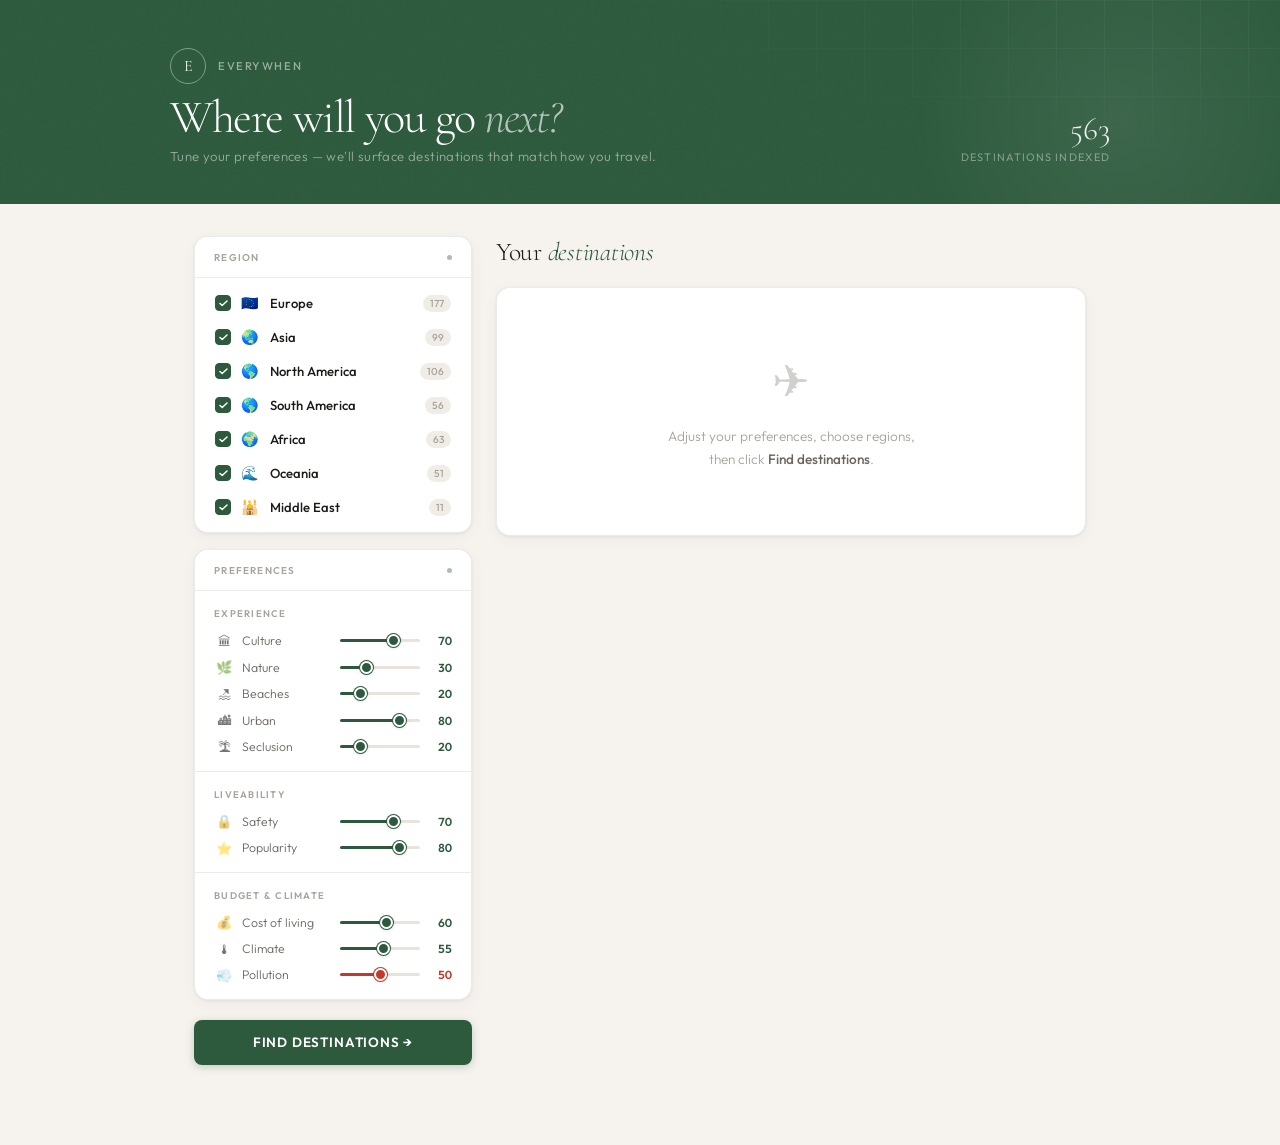
==== commit 50d49be0: "Update index.html" ====
--- a/index.html
+++ b/index.html
@@ -10,119 +10,88 @@
 *,*::before,*::after{box-sizing:border-box;margin:0;padding:0}
 
 :root{
-  --bg:#0D0F14;
-  --surface:#161920;
-  --surface2:#1E222C;
-  --surface3:#252A36;
-  --border:rgba(255,255,255,0.07);
-  --border2:rgba(255,255,255,0.12);
-  --text:#F0EDE6;
-  --text2:#9A97A0;
-  --text3:#5C5A63;
-  --gold:#C9A96E;
-  --gold-light:#E8D4A8;
-  --gold-dim:rgba(201,169,110,0.15);
-  --gold-dim2:rgba(201,169,110,0.08);
-  --teal:#4ECDC4;
-  --teal-dim:rgba(78,205,196,0.12);
-  --red:#E05C5C;
-  --red-dim:rgba(224,92,92,0.12);
+  --bg:#F6F3EE;
+  --surface:#FFFFFF;
+  --surface2:#F0EDE7;
+  --surface3:#E8E4DC;
+  --border:rgba(0,0,0,0.08);
+  --border2:rgba(0,0,0,0.14);
+  --text:#1C1917;
+  --text2:#6B6560;
+  --text3:#A8A39C;
+  --forest:#2D5A3D;
+  --forest-dim:rgba(45,90,61,0.1);
+  --forest-dim2:rgba(45,90,61,0.06);
+  --amber:#B5601A;
+  --amber-dim:rgba(181,96,26,0.1);
+  --teal:#1A7A74;
+  --teal-dim:rgba(26,122,116,0.1);
+  --red:#C0392B;
+  --red-dim:rgba(192,57,43,0.08);
   --radius:14px;
   --radius-sm:8px;
-  --radius-xs:5px;
+  --shadow:0 1px 3px rgba(0,0,0,0.06), 0 4px 16px rgba(0,0,0,0.04);
+  --shadow-hover:0 2px 8px rgba(0,0,0,0.08), 0 8px 24px rgba(0,0,0,0.06);
 }
 
 html{scroll-behavior:smooth}
-
-body{
-  font-family:'Outfit',sans-serif;
-  background:var(--bg);
-  color:var(--text);
-  min-height:100vh;
-  overflow-x:hidden;
-}
+body{font-family:'Outfit',sans-serif;background:var(--bg);color:var(--text);min-height:100vh;overflow-x:hidden;}
 
 /* ── HEADER ── */
 .header{
   position:relative;
+  background:var(--forest);
   padding:3rem 2.5rem 2.5rem;
-  border-bottom:0.5px solid var(--border);
   overflow:hidden;
 }
-
-.header-grid{
+.header-noise{
   position:absolute;inset:0;
-  background-image:
-    linear-gradient(rgba(201,169,110,0.03) 1px, transparent 1px),
-    linear-gradient(90deg, rgba(201,169,110,0.03) 1px, transparent 1px);
-  background-size:40px 40px;
-  mask-image:radial-gradient(ellipse 80% 100% at 50% 0%, black 40%, transparent 100%);
-}
-
+  background-image:url("data:image/svg+xml,%3Csvg viewBox='0 0 256 256' xmlns='http://www.w3.org/2000/svg'%3E%3Cfilter id='noise'%3E%3CfeTurbulence type='fractalNoise' baseFrequency='0.9' numOctaves='4' stitchTiles='stitch'/%3E%3C/filter%3E%3Crect width='100%25' height='100%25' filter='url(%23noise)' opacity='0.04'/%3E%3C/svg%3E");
+  opacity:0.4;
+}
+.header-lines{
+  position:absolute;inset:0;
+  background-image:linear-gradient(rgba(255,255,255,0.04) 1px,transparent 1px),
+    linear-gradient(90deg,rgba(255,255,255,0.04) 1px,transparent 1px);
+  background-size:48px 48px;
+  mask-image:radial-gradient(ellipse 70% 100% at 100% 0%,black 30%,transparent 80%);
+}
 .header-glow{
-  position:absolute;
-  top:-120px;right:-80px;
-  width:500px;height:500px;
-  background:radial-gradient(ellipse, rgba(201,169,110,0.08) 0%, transparent 65%);
+  position:absolute;top:-100px;right:-60px;
+  width:440px;height:440px;
+  background:radial-gradient(ellipse,rgba(255,255,255,0.07) 0%,transparent 65%);
   pointer-events:none;
 }
-
 .header-inner{
   position:relative;z-index:1;
   max-width:940px;margin:0 auto;
-  display:flex;align-items:flex-end;justify-content:space-between;gap:2rem;
-  flex-wrap:wrap;
-}
-
-.header-brand{
-  display:flex;align-items:center;gap:14px;margin-bottom:0.5rem;
-}
-
+  display:flex;align-items:flex-end;justify-content:space-between;gap:2rem;flex-wrap:wrap;
+}
+.header-brand{display:flex;align-items:center;gap:12px;margin-bottom:0.6rem;}
 .brand-mark{
-  width:38px;height:38px;
-  border:1.5px solid var(--gold);
+  width:36px;height:36px;
+  border:1.5px solid rgba(255,255,255,0.4);
   border-radius:50%;
   display:flex;align-items:center;justify-content:center;
   font-family:'Cormorant Garamond',serif;
-  font-size:1.1rem;color:var(--gold);
-  letter-spacing:0.05em;
-}
-
+  font-size:1rem;color:rgba(255,255,255,0.9);
+}
+.brand-name{font-size:0.7rem;color:rgba(255,255,255,0.5);letter-spacing:0.14em;text-transform:uppercase;font-weight:500;}
 .header h1{
   font-family:'Cormorant Garamond',serif;
-  font-size:3rem;font-weight:300;
+  font-size:2.9rem;font-weight:300;
   letter-spacing:-0.03em;line-height:1;
-  color:var(--text);
-}
-.header h1 em{font-style:italic;color:var(--gold);}
-
-.header-sub{
-  font-size:0.82rem;color:var(--text2);
-  font-weight:300;letter-spacing:0.04em;
-  margin-top:0.6rem;
-}
-
-.header-stat{
-  text-align:right;flex-shrink:0;
-}
-.stat-num{
-  font-family:'Cormorant Garamond',serif;
-  font-size:2.2rem;font-weight:300;color:var(--gold);
-}
-.stat-label{font-size:0.72rem;color:var(--text3);letter-spacing:0.08em;text-transform:uppercase;margin-top:2px;}
+  color:#fff;
+}
+.header h1 em{font-style:italic;color:rgba(255,255,255,0.65);}
+.header-sub{font-size:0.82rem;color:rgba(255,255,255,0.5);font-weight:300;letter-spacing:0.03em;margin-top:0.5rem;}
+.header-stat{text-align:right;flex-shrink:0;}
+.stat-num{font-family:'Cormorant Garamond',serif;font-size:2rem;font-weight:300;color:rgba(255,255,255,0.9);}
+.stat-label{font-size:0.68rem;color:rgba(255,255,255,0.4);letter-spacing:0.1em;text-transform:uppercase;margin-top:2px;}
 
 /* ── MAIN ── */
-.main{
-  max-width:940px;margin:0 auto;
-  padding:2rem 1.5rem 5rem;
-}
-
-.layout{
-  display:grid;
-  grid-template-columns:280px 1fr;
-  gap:1.5rem;
-  align-items:start;
-}
+.main{max-width:940px;margin:0 auto;padding:2rem 1.5rem 5rem;}
+.layout{display:grid;grid-template-columns:278px 1fr;gap:1.5rem;align-items:start;}
 @media(max-width:700px){.layout{grid-template-columns:1fr;}}
 
 /* ── SIDEBAR ── */
@@ -132,199 +101,106 @@
   background:var(--surface);
   border:0.5px solid var(--border);
   border-radius:var(--radius);
+  box-shadow:var(--shadow);
   overflow:hidden;
 }
-
 .panel-header{
-  padding:0.9rem 1.2rem;
+  padding:0.85rem 1.2rem;
   border-bottom:0.5px solid var(--border);
   display:flex;align-items:center;gap:8px;
-}
-.panel-header-label{
-  font-size:0.65rem;
-  font-weight:600;
-  letter-spacing:0.12em;
-  text-transform:uppercase;
-  color:var(--text3);
-}
-.panel-header-dot{
-  width:6px;height:6px;
-  border-radius:50%;
-  background:var(--gold);
-  opacity:0.6;
-  margin-left:auto;
-}
+  background:var(--surface);
+}
+.panel-header-label{font-size:0.62rem;font-weight:600;letter-spacing:0.12em;text-transform:uppercase;color:var(--text3);}
+.panel-header-dot{width:5px;height:5px;border-radius:50%;background:var(--forest);opacity:0.4;margin-left:auto;}
 
 /* ── REGIONS ── */
-.regions{padding:0.6rem 0.5rem;}
-
+.regions{padding:0.5rem;}
 .region-item{
   display:flex;align-items:center;gap:10px;
-  padding:0.55rem 0.75rem;
-  border-radius:var(--radius-sm);
-  cursor:pointer;
-  transition:background 0.15s;
-  user-select:none;
+  padding:0.5rem 0.75rem;border-radius:var(--radius-sm);
+  cursor:pointer;transition:background 0.12s;user-select:none;
 }
 .region-item:hover{background:var(--surface2);}
 .region-item input{display:none;}
-
 .region-check{
-  width:17px;height:17px;
-  border-radius:4px;
-  border:1px solid var(--border2);
-  background:var(--surface2);
+  width:16px;height:16px;border-radius:4px;
+  border:1.5px solid var(--border2);background:var(--surface2);
   display:flex;align-items:center;justify-content:center;
-  transition:all 0.15s;flex-shrink:0;
+  transition:all 0.12s;flex-shrink:0;
 }
 .region-check svg{display:none;}
-input:checked + .region-check{
-  background:var(--gold);border-color:var(--gold);
-}
-input:checked + .region-check svg{display:block;}
-
-.region-label{font-size:0.83rem;font-weight:400;color:var(--text2);}
-input:checked ~ .region-label{color:var(--text);}
-
+input:checked+.region-check{background:var(--forest);border-color:var(--forest);}
+input:checked+.region-check svg{display:block;}
+.region-label{font-size:0.82rem;font-weight:400;color:var(--text2);}
+input:checked~.region-label{color:var(--text);font-weight:500;}
 .region-pill{
-  margin-left:auto;
-  font-size:0.65rem;
-  padding:2px 7px;
-  border-radius:20px;
-  background:var(--surface3);
-  color:var(--text3);
-  font-weight:500;
+  margin-left:auto;font-size:0.63rem;
+  padding:2px 7px;border-radius:20px;
+  background:var(--surface2);color:var(--text3);font-weight:500;
 }
 
 /* ── SLIDERS ── */
 .slider-group{padding:1rem 1.2rem;border-bottom:0.5px solid var(--border);}
 .slider-group:last-child{border-bottom:none;}
-
-.group-title{
-  font-size:0.62rem;
-  font-weight:600;
-  letter-spacing:0.12em;
-  text-transform:uppercase;
-  color:var(--text3);
-  margin-bottom:0.9rem;
-}
-
-.slider-row{
-  display:flex;align-items:center;gap:8px;
-  margin-bottom:0.7rem;
-}
+.group-title{font-size:0.6rem;font-weight:600;letter-spacing:0.13em;text-transform:uppercase;color:var(--text3);margin-bottom:0.85rem;}
+.slider-row{display:flex;align-items:center;gap:8px;margin-bottom:0.65rem;}
 .slider-row:last-child{margin-bottom:0;}
-
-.slider-icon{
-  width:22px;text-align:center;
-  font-size:0.85rem;flex-shrink:0;
-  opacity:0.7;
-}
-
-.slider-label{
-  font-size:0.78rem;
-  color:var(--text2);
-  width:95px;flex-shrink:0;
-  font-weight:300;
-}
-
-.slider-track{flex:1;position:relative;}
+.slider-icon{width:20px;text-align:center;font-size:0.82rem;flex-shrink:0;opacity:0.6;}
+.slider-label{font-size:0.77rem;color:var(--text2);width:90px;flex-shrink:0;font-weight:300;}
+.slider-track{flex:1;}
 
 input[type="range"]{
   width:100%;height:3px;
   -webkit-appearance:none;appearance:none;
-  background:var(--surface3);
-  border-radius:2px;outline:none;cursor:pointer;
-  display:block;
+  background:var(--surface3);border-radius:2px;
+  outline:none;cursor:pointer;display:block;
 }
 input[type="range"]::-webkit-slider-thumb{
   -webkit-appearance:none;
-  width:14px;height:14px;
-  border-radius:50%;
-  background:var(--gold);
-  cursor:pointer;
-  border:2px solid var(--bg);
-  box-shadow:0 0 0 1px var(--gold);
+  width:13px;height:13px;border-radius:50%;
+  background:var(--forest);cursor:pointer;
+  border:2px solid white;
+  box-shadow:0 0 0 1px var(--forest),0 1px 4px rgba(0,0,0,0.15);
   transition:transform 0.1s;
 }
 input[type="range"]:hover::-webkit-slider-thumb{transform:scale(1.2);}
-input[type="range"].red-slider::-webkit-slider-thumb{
-  background:var(--red);
-  box-shadow:0 0 0 1px var(--red);
-}
-
-.slider-val{
-  font-size:0.75rem;font-weight:500;
-  color:var(--gold);
-  min-width:24px;text-align:right;
-  font-variant-numeric:tabular-nums;
-}
+input[type="range"].red-slider::-webkit-slider-thumb{background:var(--red);box-shadow:0 0 0 1px var(--red),0 1px 4px rgba(0,0,0,0.15);}
+
+.slider-val{font-size:0.73rem;font-weight:600;color:var(--forest);min-width:24px;text-align:right;font-variant-numeric:tabular-nums;}
 .slider-val.red{color:var(--red);}
 
 /* ── FIND BUTTON ── */
 .find-btn{
-  width:100%;
-  padding:0.9rem 1rem;
-  background:var(--gold);
-  color:#0D0F14;
+  width:100%;padding:0.9rem 1rem;
+  background:var(--forest);color:#fff;
   border:none;border-radius:var(--radius-sm);
-  font-family:'Outfit',sans-serif;
-  font-size:0.85rem;font-weight:600;
-  cursor:pointer;
-  letter-spacing:0.06em;
-  text-transform:uppercase;
-  transition:opacity 0.15s,transform 0.1s;
+  font-family:'Outfit',sans-serif;font-size:0.84rem;font-weight:600;
+  cursor:pointer;letter-spacing:0.06em;text-transform:uppercase;
+  transition:opacity 0.15s,transform 0.1s,box-shadow 0.15s;
   margin-top:0.25rem;
-  position:relative;overflow:hidden;
-}
-.find-btn::after{
-  content:'';
-  position:absolute;inset:0;
-  background:linear-gradient(135deg,rgba(255,255,255,0.15) 0%,transparent 50%);
-}
-.find-btn:hover{opacity:0.92;}
+  box-shadow:0 2px 8px rgba(45,90,61,0.25);
+}
+.find-btn:hover{opacity:0.92;box-shadow:0 4px 16px rgba(45,90,61,0.3);}
 .find-btn:active{transform:scale(0.99);}
-.find-btn:disabled{opacity:0.4;cursor:not-allowed;}
-
-/* ── RESULTS AREA ── */
-.results-col{}
-
-.results-header{
-  display:flex;align-items:baseline;
-  justify-content:space-between;
-  margin-bottom:1.25rem;
-}
-
-.results-title{
-  font-family:'Cormorant Garamond',serif;
-  font-size:1.6rem;font-weight:300;
-  letter-spacing:-0.01em;
-  color:var(--text);
-}
-.results-title em{font-style:italic;color:var(--gold);}
-
-.results-meta{
-  font-size:0.72rem;color:var(--text3);
-  letter-spacing:0.06em;text-transform:uppercase;
-}
+.find-btn:disabled{opacity:0.4;cursor:not-allowed;box-shadow:none;}
+
+/* ── RESULTS ── */
+.results-header{display:flex;align-items:baseline;justify-content:space-between;margin-bottom:1.25rem;}
+.results-title{font-family:'Cormorant Garamond',serif;font-size:1.6rem;font-weight:300;letter-spacing:-0.01em;color:var(--text);}
+.results-title em{font-style:italic;color:var(--forest);}
+.results-meta{font-size:0.7rem;color:var(--text3);letter-spacing:0.06em;text-transform:uppercase;}
 
 /* ── PLACEHOLDER ── */
 .placeholder{
-  background:var(--surface);
-  border:0.5px solid var(--border);
-  border-radius:var(--radius);
-  padding:4rem 2rem;
-  text-align:center;
-}
-.placeholder-icon{
-  font-size:3rem;margin-bottom:1.2rem;
-  display:block;opacity:0.25;
-  filter:grayscale(1);
-}
+  background:var(--surface);border:0.5px solid var(--border);
+  border-radius:var(--radius);padding:4rem 2rem;text-align:center;
+  box-shadow:var(--shadow);
+}
+.placeholder-icon{font-size:2.8rem;margin-bottom:1rem;display:block;opacity:0.2;}
 .placeholder p{font-size:0.85rem;color:var(--text3);line-height:1.7;font-weight:300;}
 .placeholder strong{color:var(--text2);font-weight:500;}
 
-/* ── CITY CARDS ── */
+/* ── CARDS ── */
 .cards{display:flex;flex-direction:column;gap:10px;}
 
 .city-card{
@@ -332,160 +208,89 @@
   border:0.5px solid var(--border);
   border-radius:var(--radius);
   padding:1.1rem 1.25rem;
-  display:grid;
-  grid-template-columns:36px 1fr auto;
-  gap:1rem;
-  align-items:start;
-  transition:border-color 0.2s,background 0.2s;
+  display:grid;grid-template-columns:34px 1fr auto;
+  gap:1rem;align-items:start;
+  box-shadow:var(--shadow);
+  transition:border-color 0.2s,box-shadow 0.2s,transform 0.15s;
   animation:riseIn 0.35s cubic-bezier(0.22,1,0.36,1) both;
   cursor:default;
 }
-.city-card:hover{
-  background:var(--surface2);
-  border-color:var(--border2);
-}
-.city-card.gold-card{
-  border-color:rgba(201,169,110,0.25);
-  background:linear-gradient(135deg, var(--surface) 0%, rgba(201,169,110,0.04) 100%);
-}
-.city-card.gold-card:hover{border-color:rgba(201,169,110,0.4);}
-
-@keyframes riseIn{
-  from{opacity:0;transform:translateY(12px);}
-  to{opacity:1;transform:translateY(0);}
-}
-
-/* Rank */
+.city-card:hover{box-shadow:var(--shadow-hover);transform:translateY(-1px);border-color:var(--border2);}
+.city-card.top-card{border-color:rgba(45,90,61,0.2);}
+.city-card.top-card:hover{border-color:rgba(45,90,61,0.35);}
+
+@keyframes riseIn{from{opacity:0;transform:translateY(10px);}to{opacity:1;transform:translateY(0);}}
+
 .city-rank{
   font-family:'Cormorant Garamond',serif;
-  font-size:1.6rem;font-weight:300;
-  color:var(--text3);
-  line-height:1;padding-top:2px;
-  text-align:center;
-}
-.city-rank.gold{color:var(--gold);}
-
-/* Info */
-.city-name{
-  font-family:'Cormorant Garamond',serif;
-  font-size:1.2rem;font-weight:400;
-  color:var(--text);letter-spacing:-0.01em;
-  line-height:1.2;margin-bottom:1px;
-}
-.city-location{
-  font-size:0.72rem;color:var(--text3);
-  font-weight:400;letter-spacing:0.04em;
-  text-transform:uppercase;margin-bottom:8px;
-}
-
-.tags{display:flex;flex-wrap:wrap;gap:5px;margin-bottom:8px;}
-.tag{
-  font-size:0.67rem;font-weight:500;
-  padding:3px 9px;border-radius:20px;
-  letter-spacing:0.03em;
-}
+  font-size:1.5rem;font-weight:300;
+  color:var(--text3);line-height:1;
+  padding-top:2px;text-align:center;
+}
+.city-rank.top{color:var(--forest);}
+
+.city-name{font-family:'Cormorant Garamond',serif;font-size:1.18rem;font-weight:400;color:var(--text);letter-spacing:-0.01em;line-height:1.2;margin-bottom:1px;}
+.city-location{font-size:0.68rem;color:var(--text3);font-weight:400;letter-spacing:0.05em;text-transform:uppercase;margin-bottom:7px;}
+
+.tags{display:flex;flex-wrap:wrap;gap:4px;margin-bottom:7px;}
+.tag{font-size:0.65rem;font-weight:500;padding:3px 8px;border-radius:20px;letter-spacing:0.02em;}
+.tag-green{background:var(--forest-dim);color:var(--forest);}
+.tag-amber{background:var(--amber-dim);color:var(--amber);}
 .tag-teal{background:var(--teal-dim);color:var(--teal);}
-.tag-gold{background:var(--gold-dim);color:var(--gold);}
 .tag-red{background:var(--red-dim);color:var(--red);}
-.tag-neutral{background:var(--surface3);color:var(--text2);}
-
-.city-desc{
-  font-size:0.78rem;color:var(--text3);
-  line-height:1.55;font-weight:300;
-}
-
-/* Score ring */
-.ring-wrap{
-  width:52px;height:52px;
-  position:relative;flex-shrink:0;
-}
-.ring-wrap svg{
-  transform:rotate(-90deg);display:block;
-}
-.ring-inner{
-  position:absolute;inset:0;
-  display:flex;flex-direction:column;
-  align-items:center;justify-content:center;
-}
+.tag-neutral{background:var(--surface2);color:var(--text2);}
+
+.city-desc{font-size:0.78rem;color:var(--text2);line-height:1.55;font-weight:300;margin-top:4px;}
+
+/* ── RING ── */
+.ring-wrap{width:52px;height:52px;position:relative;flex-shrink:0;}
+.ring-wrap svg{display:block;}
+.ring-inner{position:absolute;inset:0;display:flex;flex-direction:column;align-items:center;justify-content:center;}
 .ring-num{font-size:0.82rem;font-weight:600;line-height:1;}
-.ring-pct{font-size:0.55rem;color:var(--text3);font-weight:400;}
+.ring-pct{font-size:0.52rem;color:var(--text3);font-weight:400;}
 
 /* ── LOADING ── */
 .loading{text-align:center;padding:4rem 2rem;color:var(--text3);}
-.spinner{
-  width:24px;height:24px;
-  border:1.5px solid var(--surface3);
-  border-top-color:var(--gold);
-  border-radius:50%;
-  animation:spin 0.7s linear infinite;
-  margin:0 auto 1rem;
-}
+.spinner{width:22px;height:22px;border:1.5px solid var(--surface3);border-top-color:var(--forest);border-radius:50%;animation:spin 0.7s linear infinite;margin:0 auto 1rem;}
 @keyframes spin{to{transform:rotate(360deg);}}
 .loading p{font-size:0.82rem;font-weight:300;letter-spacing:0.04em;}
 
 /* ── ERROR ── */
-.error-box{
-  background:var(--red-dim);
-  border:0.5px solid rgba(224,92,92,0.3);
-  border-radius:var(--radius-sm);
-  padding:1rem 1.25rem;
-  font-size:0.83rem;color:var(--red);font-weight:400;
-}
-
-/* ── CODE HINT ── */
+.error-box{background:var(--red-dim);border:0.5px solid rgba(192,57,43,0.2);border-radius:var(--radius-sm);padding:1rem 1.25rem;font-size:0.83rem;color:var(--red);}
+
+/* ── CODE ── */
 .code-section{margin-top:1.5rem;}
-.code-label{
-  font-size:0.68rem;color:var(--text3);
-  letter-spacing:0.08em;text-transform:uppercase;
-  margin-bottom:0.5rem;
-}
-.code-block{
-  background:var(--surface);
-  border:0.5px solid var(--border);
-  border-radius:var(--radius-sm);
-  padding:1rem 1.25rem;
-  font-family:'Courier New',monospace;
-  font-size:0.73rem;color:var(--text2);
-  line-height:1.7;white-space:pre-wrap;word-break:break-all;
-}
-
-/* ── DIVIDER ── */
-.divider{
-  height:0.5px;background:var(--border);
-  margin:0.75rem 0;
-}
+.code-label{font-size:0.65rem;color:var(--text3);letter-spacing:0.1em;text-transform:uppercase;margin-bottom:0.5rem;}
+.code-block{background:var(--surface);border:0.5px solid var(--border);border-radius:var(--radius-sm);padding:1rem 1.25rem;font-family:'Courier New',monospace;font-size:0.72rem;color:var(--text2);line-height:1.7;white-space:pre-wrap;word-break:break-all;box-shadow:var(--shadow);}
 </style>
 </head>
 <body>
 
-<!-- HEADER -->
 <div class="header">
-  <div class="header-grid"></div>
+  <div class="header-noise"></div>
+  <div class="header-lines"></div>
   <div class="header-glow"></div>
   <div class="header-inner">
     <div>
       <div class="header-brand">
         <div class="brand-mark">E</div>
-        <span style="font-size:0.72rem;color:var(--text3);letter-spacing:0.12em;text-transform:uppercase;font-weight:500;">Everywhen</span>
+        <span class="brand-name">Everywhen</span>
       </div>
       <h1>Where will you go <em>next?</em></h1>
       <p class="header-sub">Tune your preferences — we'll surface destinations that match how you travel.</p>
     </div>
-    <div class="header-stat" id="header-stat" style="opacity:0.4">
+    <div class="header-stat" id="header-stat" style="opacity:0.5">
       <div class="stat-num" id="stat-num">—</div>
       <div class="stat-label">destinations indexed</div>
     </div>
   </div>
 </div>
 
-<!-- MAIN -->
 <div class="main">
   <div class="layout">
 
-    <!-- SIDEBAR -->
     <div class="sidebar">
 
-      <!-- Regions -->
       <div class="panel">
         <div class="panel-header">
           <span class="panel-header-label">Region</span>
@@ -494,7 +299,6 @@
         <div class="regions" id="regions"></div>
       </div>
 
-      <!-- Sliders -->
       <div class="panel">
         <div class="panel-header">
           <span class="panel-header-label">Preferences</span>
@@ -572,19 +376,14 @@
             <span class="slider-val red" id="v-pollution">50</span>
           </div>
         </div>
-
-      </div>
-
-      <button class="find-btn" id="find-btn" onclick="runRecommend()">
-        Find destinations →
-      </button>
-
+      </div>
+
+      <button class="find-btn" id="find-btn" onclick="runRecommend()">Find destinations →</button>
     </div>
 
-    <!-- RESULTS -->
     <div class="results-col">
       <div class="results-header">
-        <h2 class="results-title" id="results-title">Your <em>destinations</em></h2>
+        <h2 class="results-title">Your <em>destinations</em></h2>
         <span class="results-meta" id="results-meta"></span>
       </div>
       <div id="results-area">
@@ -606,17 +405,17 @@
 
 <script>
 const REGIONS=[
-  {key:"europe",       label:"Europe",        flag:"🇪🇺"},
-  {key:"asia",         label:"Asia",           flag:"🌏"},
-  {key:"north_america",label:"North America",  flag:"🌎"},
-  {key:"south_america",label:"South America",  flag:"🌎"},
-  {key:"africa",       label:"Africa",         flag:"🌍"},
-  {key:"oceania",      label:"Oceania",        flag:"🌊"},
-  {key:"middle_east",  label:"Middle East",    flag:"🕌"},
+  {key:"europe",        label:"Europe",        flag:"🇪🇺"},
+  {key:"asia",          label:"Asia",           flag:"🌏"},
+  {key:"north_america", label:"North America",  flag:"🌎"},
+  {key:"south_america", label:"South America",  flag:"🌎"},
+  {key:"africa",        label:"Africa",         flag:"🌍"},
+  {key:"oceania",       label:"Oceania",        flag:"🌊"},
+  {key:"middle_east",   label:"Middle East",    flag:"🕌"},
 ];
 
 const FEATURE_COLS=["culture","nature","beaches","urban","seclusion","safety_index","cost_of_living_index","climate_index","popularity_score","pollution_index"];
-const WEIGHTS=[1,1,1,1,1,2,1.5,1,4,1];
+const WEIGHTS=[1,1,1,1,1,2,2,1,3,1];
 
 function buildRegions(){
   const c=document.getElementById('regions');
@@ -626,10 +425,10 @@
     lbl.innerHTML=`<input type="checkbox" value="${r.key}" checked/>
       <div class="region-check">
         <svg width="9" height="7" viewBox="0 0 9 7" fill="none">
-          <path d="M1 3.5L3.2 5.5L8 1" stroke="#0D0F14" stroke-width="1.5" stroke-linecap="round" stroke-linejoin="round"/>
+          <path d="M1 3.5L3.2 5.5L8 1" stroke="white" stroke-width="1.5" stroke-linecap="round" stroke-linejoin="round"/>
         </svg>
       </div>
-      <span style="font-size:0.9rem;margin-right:2px">${r.flag}</span>
+      <span style="font-size:0.88rem;margin-right:1px">${r.flag}</span>
       <span class="region-label">${r.label}</span>
       <span class="region-pill" id="pill-${r.key}">—</span>`;
     c.appendChild(lbl);
@@ -637,19 +436,18 @@
 }
 
 function upd(input,valId,isRed=false){
-  const el=document.getElementById(valId);
-  el.textContent=input.value;
+  document.getElementById(valId).textContent=input.value;
   const pct=((input.value-input.min)/(input.max-input.min))*100;
-  const col=isRed?'#E05C5C':'#C9A96E';
-  input.style.background=`linear-gradient(to right,${col} ${pct}%,#252A36 ${pct}%)`;
+  const col=isRed?'#C0392B':'#2D5A3D';
+  input.style.background=`linear-gradient(to right,${col} ${pct}%,#E8E4DC ${pct}%)`;
 }
 
 function initSliders(){
   document.querySelectorAll('input[type="range"]').forEach(el=>{
     const isRed=el.classList.contains('red-slider');
     const pct=((el.value-el.min)/(el.max-el.min))*100;
-    const col=isRed?'#E05C5C':'#C9A96E';
-    el.style.background=`linear-gradient(to right,${col} ${pct}%,#252A36 ${pct}%)`;
+    const col=isRed?'#C0392B':'#2D5A3D';
+    el.style.background=`linear-gradient(to right,${col} ${pct}%,#E8E4DC ${pct}%)`;
   });
 }
 
@@ -667,9 +465,9 @@
 }
 
 function ringColor(score){
-  if(score>=80)return'#C9A96E';
-  if(score>=60)return'#4ECDC4';
-  return'#5C5A63';
+  if(score>=80)return'#2D5A3D';
+  if(score>=60)return'#1A7A74';
+  return'#A8A39C';
 }
 
 function renderRing(score){
@@ -677,7 +475,7 @@
   const dash=(score/100)*circ;
   const col=ringColor(score);
   return`<svg width="52" height="52" viewBox="0 0 52 52">
-    <circle cx="${cx}" cy="${cy}" r="${r}" fill="none" stroke="#1E222C" stroke-width="3.5"/>
+    <circle cx="${cx}" cy="${cy}" r="${r}" fill="none" stroke="#F0EDE7" stroke-width="3.5"/>
     <circle cx="${cx}" cy="${cy}" r="${r}" fill="none" stroke="${col}" stroke-width="3.5"
       stroke-dasharray="${dash.toFixed(1)} ${circ.toFixed(1)}" stroke-linecap="round"
       transform="rotate(-90 ${cx} ${cy})"/>
@@ -686,15 +484,15 @@
 
 function getTags(city,prefs){
   const tags=[];
-  if((city.culture??0)>=60&&(prefs.culture??0)>=50) tags.push({t:'Culture',c:'tag-gold'});
-  if((city.nature??0)>=60&&(prefs.nature??0)>=50)   tags.push({t:'Nature',c:'tag-teal'});
-  if((city.beaches??0)>=60&&(prefs.beaches??0)>=50) tags.push({t:'Beaches',c:'tag-teal'});
-  if((city.urban??0)>=65&&(prefs.urban??0)>=50)     tags.push({t:'Urban',c:'tag-neutral'});
-  if((city.seclusion??0)>=60&&(prefs.seclusion??0)>=50) tags.push({t:'Off the beaten path',c:'tag-gold'});
-  if((city.safety_index??0)>=70) tags.push({t:'Safe',c:'tag-teal'});
-  if((city.cost_of_living_index??100)<=35) tags.push({t:'Budget-friendly',c:'tag-gold'});
-  if((city.cost_of_living_index??0)>=80)  tags.push({t:'Luxury',c:'tag-neutral'});
-  if((city.pollution_index??0)>=70)       tags.push({t:'High pollution',c:'tag-red'});
+  if((city.culture??0)>=60&&(prefs.culture??0)>=50)    tags.push({t:'Culture',c:'tag-amber'});
+  if((city.nature??0)>=60&&(prefs.nature??0)>=50)      tags.push({t:'Nature',c:'tag-green'});
+  if((city.beaches??0)>=60&&(prefs.beaches??0)>=50)    tags.push({t:'Beaches',c:'tag-teal'});
+  if((city.urban??0)>=65&&(prefs.urban??0)>=50)        tags.push({t:'Urban',c:'tag-neutral'});
+  if((city.seclusion??0)>=60&&(prefs.seclusion??0)>=50)tags.push({t:'Off the beaten path',c:'tag-amber'});
+  if((city.safety_index??0)>=70)                       tags.push({t:'Safe',c:'tag-green'});
+  if((city.cost_of_living_index??100)<=35)             tags.push({t:'Budget-friendly',c:'tag-teal'});
+  if((city.cost_of_living_index??0)>=80)               tags.push({t:'Luxury',c:'tag-neutral'});
+  if((city.pollution_index??0)>=70)                    tags.push({t:'High pollution',c:'tag-red'});
   return tags.slice(0,4);
 }
 
@@ -712,19 +510,16 @@
   setTimeout(()=>{
     try{
       if(!window.cityData||!window.cityData.length){showNoData(prefs,regions);return;}
-
       let filtered=window.cityData.filter(c=>regions.includes((c.region||'').toLowerCase()));
       if(!filtered.length){
         document.getElementById('results-area').innerHTML=`<div class="error-box">No cities found for the selected regions.</div>`;
         document.getElementById('find-btn').disabled=false;return;
       }
-
       const bounds={};
       FEATURE_COLS.forEach(col=>{
         const vals=filtered.map(c=>parseFloat(c[col])).filter(v=>!isNaN(v));
         bounds[col]={min:Math.min(...vals,0),max:Math.max(...vals,100)};
       });
-
       const scored=filtered.map(city=>{
         let penalty=0,tw=0;
         FEATURE_COLS.forEach((col,idx)=>{
@@ -739,7 +534,6 @@
         const avg=tw>0?penalty/tw:1;
         return{...city,_score:Math.max(0,Math.min(100,Math.round(Math.pow(1-avg,2)*100)))};
       });
-
       scored.sort((a,b)=>b._score-a._score);
       renderResults(scored.slice(0,15),prefs);
       showCodeHint(prefs,regions);
@@ -757,8 +551,8 @@
     const tags=getTags(city,prefs);
     const tagHtml=tags.map(t=>`<span class="tag ${t.c}">${t.t}</span>`).join('');
     const region=(city.region||'').replace(/_/g,' ');
-    return`<div class="city-card${isTop?' gold-card':''}" style="animation-delay:${i*0.04}s">
-      <div class="city-rank${isTop?' gold':''}">${i+1}</div>
+    return`<div class="city-card${isTop?' top-card':''}" style="animation-delay:${i*0.04}s">
+      <div class="city-rank${isTop?' top':''}">${i+1}</div>
       <div>
         <div class="city-name">${city.city||'Unknown'}</div>
         <div class="city-location">${city.country||''} &middot; ${region}</div>
@@ -780,7 +574,7 @@
 function showNoData(prefs,regions){
   document.getElementById('results-area').innerHTML=`<div class="placeholder">
     <span class="placeholder-icon">📊</span>
-    <p>No dataset loaded. Place <strong>city_data.json</strong> in the same folder as this file,<br/>or run the Python code below in your notebook.</p>
+    <p>No dataset loaded. Place <strong>city_data.json</strong> in the same folder,<br/>or run the Python code below in your notebook.</p>
   </div>`;
   showCodeHint(prefs,regions);
   document.getElementById('find-btn').disabled=false;
@@ -808,17 +602,15 @@
   window.cityData.forEach(c=>{if(c.region)counts[c.region]=(counts[c.region]||0)+1;});
   REGIONS.forEach(r=>{
     const el=document.getElementById(`pill-${r.key}`);
-    if(el)el.textContent=counts[r.key]?`${counts[r.key]}`:'0';
+    if(el)el.textContent=counts[r.key]??'0';
   });
-  const total=window.cityData.length;
-  document.getElementById('stat-num').textContent=total.toLocaleString();
+  document.getElementById('stat-num').textContent=window.cityData.length.toLocaleString();
   document.getElementById('header-stat').style.opacity='1';
 }
 
 buildRegions();
 initSliders();
 window.cityData=[];
-
 fetch('city_data.json')
   .then(r=>{if(!r.ok)throw new Error(r.status);return r.json();})
   .then(d=>{window.cityData=d;updateRegionCounts();})
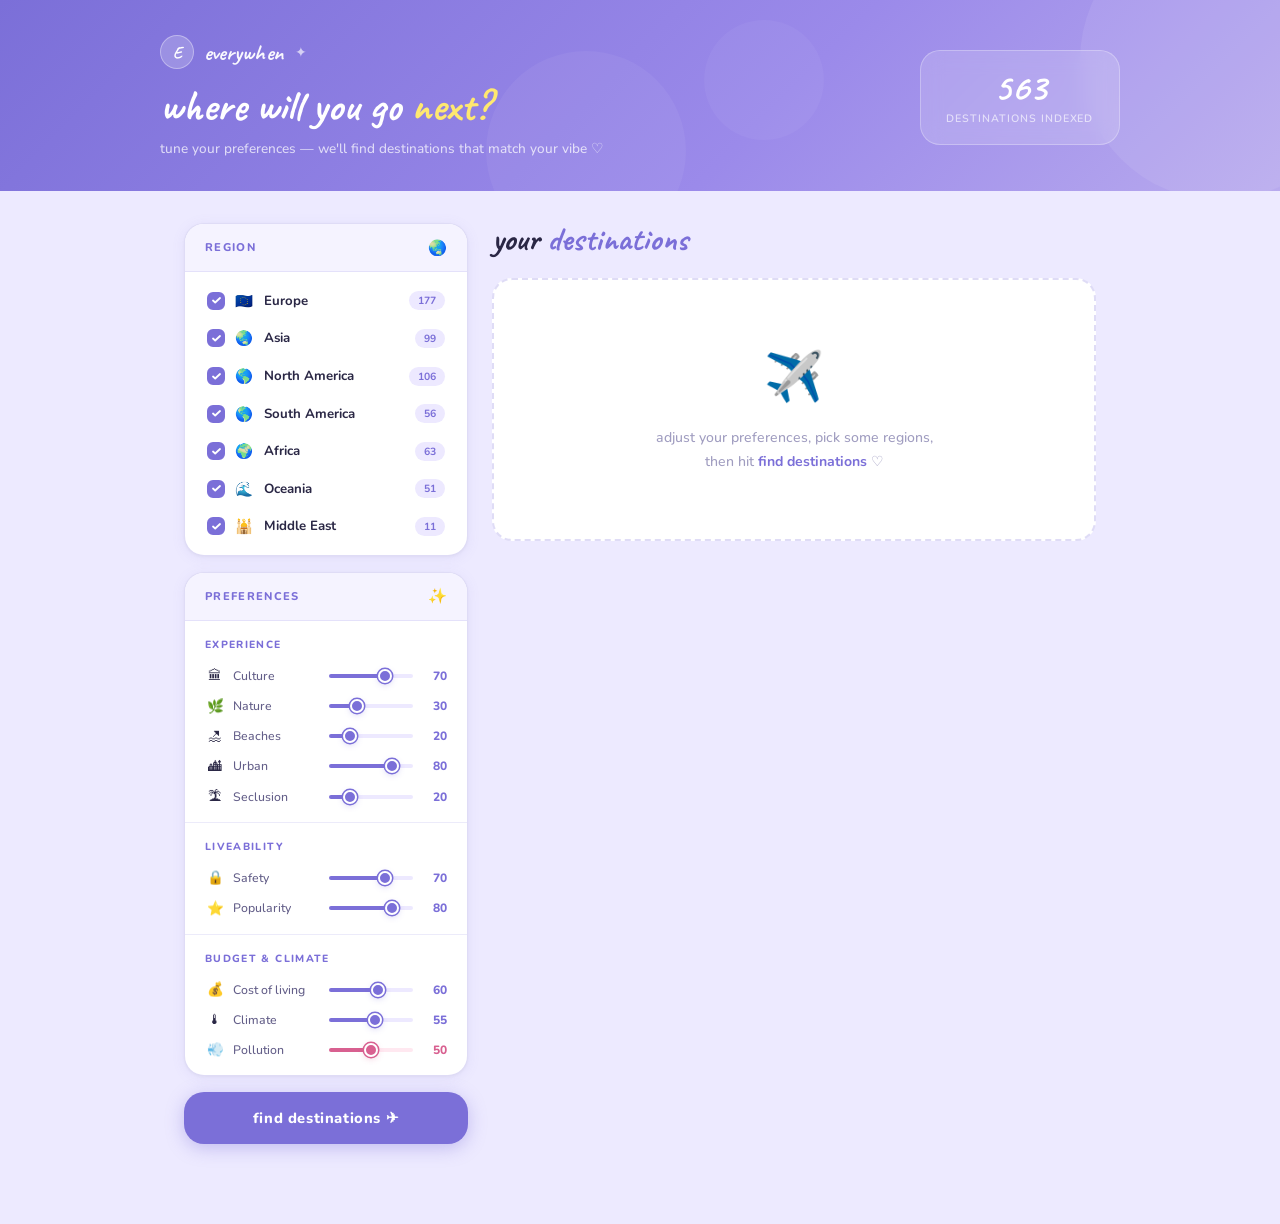
==== commit ad678f69: "Add frontend/backend structure and redesign home page UI" ====
--- a/index.html
+++ b/index.html
@@ -5,93 +5,113 @@
 <meta name="viewport" content="width=device-width, initial-scale=1.0"/>
 <title>Everywhen — Find Your Next Destination</title>
 <link rel="preconnect" href="https://fonts.googleapis.com"/>
-<link href="https://fonts.googleapis.com/css2?family=Cormorant+Garamond:ital,wght@0,300;0,400;0,600;1,300;1,400&family=Outfit:wght@300;400;500;600&display=swap" rel="stylesheet"/>
+<link href="https://fonts.googleapis.com/css2?family=Nunito:ital,wght@0,400;0,500;0,600;0,700;0,800;1,400&family=Caveat:wght@400;600;700&display=swap" rel="stylesheet"/>
 <style>
 *,*::before,*::after{box-sizing:border-box;margin:0;padding:0}
 
 :root{
-  --bg:#F6F3EE;
+  --bg:#EDEAFF;
+  --bg2:#F5F3FF;
   --surface:#FFFFFF;
-  --surface2:#F0EDE7;
-  --surface3:#E8E4DC;
-  --border:rgba(0,0,0,0.08);
-  --border2:rgba(0,0,0,0.14);
-  --text:#1C1917;
-  --text2:#6B6560;
-  --text3:#A8A39C;
-  --forest:#2D5A3D;
-  --forest-dim:rgba(45,90,61,0.1);
-  --forest-dim2:rgba(45,90,61,0.06);
-  --amber:#B5601A;
-  --amber-dim:rgba(181,96,26,0.1);
-  --teal:#1A7A74;
-  --teal-dim:rgba(26,122,116,0.1);
-  --red:#C0392B;
-  --red-dim:rgba(192,57,43,0.08);
-  --radius:14px;
-  --radius-sm:8px;
-  --shadow:0 1px 3px rgba(0,0,0,0.06), 0 4px 16px rgba(0,0,0,0.04);
-  --shadow-hover:0 2px 8px rgba(0,0,0,0.08), 0 8px 24px rgba(0,0,0,0.06);
+  --surface2:#F0EEFF;
+  --purple:#7B6FD8;
+  --purple-light:#EDE9FF;
+  --purple-pale:#F5F3FF;
+  --purple-dark:#5A4EC4;
+  --purple-mid:#C4B8FF;
+  --yellow:#FFF8D6;
+  --yellow-border:#EDD88A;
+  --yellow-text:#A07820;
+  --green:#E2F5DF;
+  --green-accent:#5BAB5A;
+  --teal:#D8F5F2;
+  --teal-accent:#3AADA6;
+  --pink:#FFE8F0;
+  --pink-accent:#D86090;
+  --text:#2A2745;
+  --text2:#635E88;
+  --text3:#A09DC0;
+  --border:rgba(123,111,216,0.14);
+  --border2:rgba(123,111,216,0.24);
+  --radius:20px;
+  --radius-sm:14px;
+  --radius-xs:9px;
+  --shadow:0 2px 14px rgba(123,111,216,0.09), 0 1px 3px rgba(0,0,0,0.04);
+  --shadow-hover:0 6px 28px rgba(123,111,216,0.18), 0 2px 6px rgba(0,0,0,0.05);
 }
 
 html{scroll-behavior:smooth}
-body{font-family:'Outfit',sans-serif;background:var(--bg);color:var(--text);min-height:100vh;overflow-x:hidden;}
+body{font-family:'Nunito',sans-serif;background:var(--bg);color:var(--text);min-height:100vh;overflow-x:hidden;}
 
 /* ── HEADER ── */
 .header{
-  position:relative;
-  background:var(--forest);
-  padding:3rem 2.5rem 2.5rem;
-  overflow:hidden;
-}
-.header-noise{
-  position:absolute;inset:0;
-  background-image:url("data:image/svg+xml,%3Csvg viewBox='0 0 256 256' xmlns='http://www.w3.org/2000/svg'%3E%3Cfilter id='noise'%3E%3CfeTurbulence type='fractalNoise' baseFrequency='0.9' numOctaves='4' stitchTiles='stitch'/%3E%3C/filter%3E%3Crect width='100%25' height='100%25' filter='url(%23noise)' opacity='0.04'/%3E%3C/svg%3E");
-  opacity:0.4;
-}
-.header-lines{
-  position:absolute;inset:0;
-  background-image:linear-gradient(rgba(255,255,255,0.04) 1px,transparent 1px),
-    linear-gradient(90deg,rgba(255,255,255,0.04) 1px,transparent 1px);
-  background-size:48px 48px;
-  mask-image:radial-gradient(ellipse 70% 100% at 100% 0%,black 30%,transparent 80%);
-}
-.header-glow{
-  position:absolute;top:-100px;right:-60px;
-  width:440px;height:440px;
-  background:radial-gradient(ellipse,rgba(255,255,255,0.07) 0%,transparent 65%);
-  pointer-events:none;
+  background:linear-gradient(135deg,#7B6FD8 0%,#9B8AEA 60%,#B8AAEE 100%);
+  padding:2.2rem 2.5rem 2rem;
+  position:relative;overflow:hidden;
+}
+.header-blob1{
+  position:absolute;top:-80px;right:-80px;
+  width:280px;height:280px;border-radius:50%;
+  background:rgba(255,255,255,0.08);pointer-events:none;
+}
+.header-blob2{
+  position:absolute;bottom:-60px;left:38%;
+  width:200px;height:200px;border-radius:50%;
+  background:rgba(255,255,255,0.05);pointer-events:none;
+}
+.header-blob3{
+  position:absolute;top:20px;left:55%;
+  width:120px;height:120px;border-radius:50%;
+  background:rgba(255,255,255,0.04);pointer-events:none;
 }
 .header-inner{
   position:relative;z-index:1;
-  max-width:940px;margin:0 auto;
-  display:flex;align-items:flex-end;justify-content:space-between;gap:2rem;flex-wrap:wrap;
-}
-.header-brand{display:flex;align-items:center;gap:12px;margin-bottom:0.6rem;}
+  max-width:960px;margin:0 auto;
+  display:flex;align-items:center;justify-content:space-between;gap:2rem;flex-wrap:wrap;
+}
+.header-left{}
+.header-brand{display:flex;align-items:center;gap:10px;margin-bottom:0.8rem;}
 .brand-mark{
-  width:36px;height:36px;
-  border:1.5px solid rgba(255,255,255,0.4);
+  width:34px;height:34px;
+  background:rgba(255,255,255,0.2);
+  border:1.5px solid rgba(255,255,255,0.35);
   border-radius:50%;
   display:flex;align-items:center;justify-content:center;
-  font-family:'Cormorant Garamond',serif;
-  font-size:1rem;color:rgba(255,255,255,0.9);
-}
-.brand-name{font-size:0.7rem;color:rgba(255,255,255,0.5);letter-spacing:0.14em;text-transform:uppercase;font-weight:500;}
+  font-family:'Caveat',cursive;font-size:1.05rem;color:#fff;font-weight:700;
+}
+.brand-name{
+  font-family:'Caveat',cursive;font-size:1.4rem;font-weight:700;
+  color:rgba(255,255,255,0.95);letter-spacing:0.01em;
+}
+.brand-sparkle{font-size:0.85rem;color:rgba(255,255,255,0.65);margin-left:2px;}
 .header h1{
-  font-family:'Cormorant Garamond',serif;
-  font-size:2.9rem;font-weight:300;
-  letter-spacing:-0.03em;line-height:1;
-  color:#fff;
-}
-.header h1 em{font-style:italic;color:rgba(255,255,255,0.65);}
-.header-sub{font-size:0.82rem;color:rgba(255,255,255,0.5);font-weight:300;letter-spacing:0.03em;margin-top:0.5rem;}
-.header-stat{text-align:right;flex-shrink:0;}
-.stat-num{font-family:'Cormorant Garamond',serif;font-size:2rem;font-weight:300;color:rgba(255,255,255,0.9);}
-.stat-label{font-size:0.68rem;color:rgba(255,255,255,0.4);letter-spacing:0.1em;text-transform:uppercase;margin-top:2px;}
+  font-family:'Caveat',cursive;
+  font-size:2.7rem;font-weight:700;
+  color:#fff;line-height:1.15;
+}
+.header h1 em{font-style:normal;color:#FFE870;}
+.header-sub{font-size:0.85rem;color:rgba(255,255,255,0.72);font-weight:500;margin-top:0.45rem;line-height:1.5;}
+
+.header-stat{
+  background:rgba(255,255,255,0.16);
+  backdrop-filter:blur(10px);
+  border:1.5px solid rgba(255,255,255,0.28);
+  border-radius:var(--radius);
+  padding:1.1rem 1.6rem;
+  text-align:center;flex-shrink:0;
+}
+.stat-num{
+  font-family:'Caveat',cursive;font-size:2.4rem;font-weight:700;
+  color:#fff;line-height:1;
+}
+.stat-label{
+  font-size:0.67rem;color:rgba(255,255,255,0.65);
+  letter-spacing:0.09em;text-transform:uppercase;margin-top:4px;font-weight:600;
+}
 
 /* ── MAIN ── */
-.main{max-width:940px;margin:0 auto;padding:2rem 1.5rem 5rem;}
-.layout{display:grid;grid-template-columns:278px 1fr;gap:1.5rem;align-items:start;}
+.main{max-width:960px;margin:0 auto;padding:2rem 1.5rem 5rem;}
+.layout{display:grid;grid-template-columns:284px 1fr;gap:1.5rem;align-items:start;}
 @media(max-width:700px){.layout{grid-template-columns:1fr;}}
 
 /* ── SIDEBAR ── */
@@ -99,187 +119,228 @@
 
 .panel{
   background:var(--surface);
-  border:0.5px solid var(--border);
+  border:1.5px solid var(--border2);
   border-radius:var(--radius);
   box-shadow:var(--shadow);
   overflow:hidden;
 }
 .panel-header{
-  padding:0.85rem 1.2rem;
-  border-bottom:0.5px solid var(--border);
+  padding:0.85rem 1.25rem;
+  border-bottom:1.5px solid var(--border);
   display:flex;align-items:center;gap:8px;
-  background:var(--surface);
-}
-.panel-header-label{font-size:0.62rem;font-weight:600;letter-spacing:0.12em;text-transform:uppercase;color:var(--text3);}
-.panel-header-dot{width:5px;height:5px;border-radius:50%;background:var(--forest);opacity:0.4;margin-left:auto;}
+  background:var(--purple-pale);
+}
+.panel-header-label{
+  font-size:0.7rem;font-weight:800;
+  letter-spacing:0.12em;text-transform:uppercase;
+  color:var(--purple);
+}
+.panel-header-icon{margin-left:auto;font-size:0.95rem;}
 
 /* ── REGIONS ── */
-.regions{padding:0.5rem;}
+.regions{padding:0.6rem;}
 .region-item{
   display:flex;align-items:center;gap:10px;
-  padding:0.5rem 0.75rem;border-radius:var(--radius-sm);
-  cursor:pointer;transition:background 0.12s;user-select:none;
-}
-.region-item:hover{background:var(--surface2);}
+  padding:0.55rem 0.8rem;border-radius:var(--radius-sm);
+  cursor:pointer;transition:background 0.15s;user-select:none;
+}
+.region-item:hover{background:var(--purple-light);}
 .region-item input{display:none;}
 .region-check{
-  width:16px;height:16px;border-radius:4px;
-  border:1.5px solid var(--border2);background:var(--surface2);
+  width:18px;height:18px;border-radius:6px;
+  border:2px solid var(--border2);background:var(--surface2);
   display:flex;align-items:center;justify-content:center;
-  transition:all 0.12s;flex-shrink:0;
+  transition:all 0.15s;flex-shrink:0;
 }
 .region-check svg{display:none;}
-input:checked+.region-check{background:var(--forest);border-color:var(--forest);}
+input:checked+.region-check{background:var(--purple);border-color:var(--purple);}
 input:checked+.region-check svg{display:block;}
-.region-label{font-size:0.82rem;font-weight:400;color:var(--text2);}
-input:checked~.region-label{color:var(--text);font-weight:500;}
+.region-label{font-size:0.83rem;font-weight:500;color:var(--text2);}
+input:checked~.region-label{color:var(--text);font-weight:700;}
 .region-pill{
-  margin-left:auto;font-size:0.63rem;
-  padding:2px 7px;border-radius:20px;
-  background:var(--surface2);color:var(--text3);font-weight:500;
+  margin-left:auto;font-size:0.65rem;
+  padding:2px 9px;border-radius:20px;
+  background:var(--purple-light);color:var(--purple);font-weight:700;
 }
 
 /* ── SLIDERS ── */
-.slider-group{padding:1rem 1.2rem;border-bottom:0.5px solid var(--border);}
+.slider-group{padding:1rem 1.25rem;border-bottom:1.5px solid var(--border);}
 .slider-group:last-child{border-bottom:none;}
-.group-title{font-size:0.6rem;font-weight:600;letter-spacing:0.13em;text-transform:uppercase;color:var(--text3);margin-bottom:0.85rem;}
-.slider-row{display:flex;align-items:center;gap:8px;margin-bottom:0.65rem;}
+.group-title{
+  font-size:0.65rem;font-weight:800;
+  letter-spacing:0.13em;text-transform:uppercase;
+  color:var(--purple);margin-bottom:0.9rem;
+}
+.slider-row{display:flex;align-items:center;gap:8px;margin-bottom:0.7rem;}
 .slider-row:last-child{margin-bottom:0;}
-.slider-icon{width:20px;text-align:center;font-size:0.82rem;flex-shrink:0;opacity:0.6;}
-.slider-label{font-size:0.77rem;color:var(--text2);width:90px;flex-shrink:0;font-weight:300;}
+.slider-icon{width:20px;text-align:center;font-size:0.85rem;flex-shrink:0;}
+.slider-label{font-size:0.77rem;color:var(--text2);width:88px;flex-shrink:0;font-weight:500;}
 .slider-track{flex:1;}
 
 input[type="range"]{
-  width:100%;height:3px;
+  width:100%;height:4px;
   -webkit-appearance:none;appearance:none;
-  background:var(--surface3);border-radius:2px;
+  background:var(--purple-light);border-radius:4px;
   outline:none;cursor:pointer;display:block;
 }
 input[type="range"]::-webkit-slider-thumb{
   -webkit-appearance:none;
-  width:13px;height:13px;border-radius:50%;
-  background:var(--forest);cursor:pointer;
-  border:2px solid white;
-  box-shadow:0 0 0 1px var(--forest),0 1px 4px rgba(0,0,0,0.15);
+  width:14px;height:14px;border-radius:50%;
+  background:var(--purple);cursor:pointer;
+  border:2.5px solid white;
+  box-shadow:0 0 0 1.5px var(--purple),0 2px 6px rgba(123,111,216,0.3);
   transition:transform 0.1s;
 }
-input[type="range"]:hover::-webkit-slider-thumb{transform:scale(1.2);}
-input[type="range"].red-slider::-webkit-slider-thumb{background:var(--red);box-shadow:0 0 0 1px var(--red),0 1px 4px rgba(0,0,0,0.15);}
-
-.slider-val{font-size:0.73rem;font-weight:600;color:var(--forest);min-width:24px;text-align:right;font-variant-numeric:tabular-nums;}
-.slider-val.red{color:var(--red);}
+input[type="range"]:hover::-webkit-slider-thumb{transform:scale(1.25);}
+input[type="range"].red-slider::-webkit-slider-thumb{
+  background:var(--pink-accent);
+  box-shadow:0 0 0 1.5px var(--pink-accent),0 2px 6px rgba(216,96,144,0.3);
+}
+
+.slider-val{font-size:0.75rem;font-weight:800;color:var(--purple);min-width:26px;text-align:right;}
+.slider-val.red{color:var(--pink-accent);}
 
 /* ── FIND BUTTON ── */
 .find-btn{
-  width:100%;padding:0.9rem 1rem;
-  background:var(--forest);color:#fff;
-  border:none;border-radius:var(--radius-sm);
-  font-family:'Outfit',sans-serif;font-size:0.84rem;font-weight:600;
-  cursor:pointer;letter-spacing:0.06em;text-transform:uppercase;
-  transition:opacity 0.15s,transform 0.1s,box-shadow 0.15s;
-  margin-top:0.25rem;
-  box-shadow:0 2px 8px rgba(45,90,61,0.25);
-}
-.find-btn:hover{opacity:0.92;box-shadow:0 4px 16px rgba(45,90,61,0.3);}
-.find-btn:active{transform:scale(0.99);}
-.find-btn:disabled{opacity:0.4;cursor:not-allowed;box-shadow:none;}
+  width:100%;padding:1rem 1rem;
+  background:var(--purple);color:#fff;
+  border:none;border-radius:var(--radius);
+  font-family:'Nunito',sans-serif;font-size:0.92rem;font-weight:800;
+  cursor:pointer;letter-spacing:0.04em;
+  transition:all 0.2s;
+  box-shadow:0 4px 18px rgba(123,111,216,0.38);
+}
+.find-btn:hover{background:var(--purple-dark);transform:translateY(-2px);box-shadow:0 8px 24px rgba(123,111,216,0.42);}
+.find-btn:active{transform:scale(0.98) translateY(0);}
+.find-btn:disabled{opacity:0.45;cursor:not-allowed;box-shadow:none;transform:none;}
 
 /* ── RESULTS ── */
-.results-header{display:flex;align-items:baseline;justify-content:space-between;margin-bottom:1.25rem;}
-.results-title{font-family:'Cormorant Garamond',serif;font-size:1.6rem;font-weight:300;letter-spacing:-0.01em;color:var(--text);}
-.results-title em{font-style:italic;color:var(--forest);}
-.results-meta{font-size:0.7rem;color:var(--text3);letter-spacing:0.06em;text-transform:uppercase;}
+.results-header{display:flex;align-items:center;justify-content:space-between;margin-bottom:1.3rem;gap:1rem;flex-wrap:wrap;}
+.results-title{
+  font-family:'Caveat',cursive;font-size:2.1rem;font-weight:700;
+  color:var(--text);line-height:1;
+}
+.results-title em{font-style:normal;color:var(--purple);}
+.results-meta{
+  font-size:0.72rem;font-weight:700;
+  background:var(--purple-light);color:var(--purple);
+  padding:4px 12px;border-radius:20px;
+  white-space:nowrap;
+}
 
 /* ── PLACEHOLDER ── */
 .placeholder{
-  background:var(--surface);border:0.5px solid var(--border);
-  border-radius:var(--radius);padding:4rem 2rem;text-align:center;
-  box-shadow:var(--shadow);
-}
-.placeholder-icon{font-size:2.8rem;margin-bottom:1rem;display:block;opacity:0.2;}
-.placeholder p{font-size:0.85rem;color:var(--text3);line-height:1.7;font-weight:300;}
-.placeholder strong{color:var(--text2);font-weight:500;}
+  background:var(--surface);
+  border:2.5px dashed var(--border2);
+  border-radius:var(--radius);
+  padding:4rem 2rem;text-align:center;
+}
+.placeholder-icon{font-size:3rem;margin-bottom:1rem;display:block;}
+.placeholder p{font-size:0.88rem;color:var(--text3);line-height:1.75;font-weight:500;}
+.placeholder strong{color:var(--purple);font-weight:700;}
 
 /* ── CARDS ── */
-.cards{display:flex;flex-direction:column;gap:10px;}
+.cards{display:flex;flex-direction:column;gap:12px;}
 
 .city-card{
   background:var(--surface);
-  border:0.5px solid var(--border);
+  border:1.5px solid var(--border);
   border-radius:var(--radius);
-  padding:1.1rem 1.25rem;
-  display:grid;grid-template-columns:34px 1fr auto;
+  padding:1.2rem 1.35rem;
+  display:grid;grid-template-columns:36px 1fr auto;
   gap:1rem;align-items:start;
   box-shadow:var(--shadow);
-  transition:border-color 0.2s,box-shadow 0.2s,transform 0.15s;
+  transition:all 0.2s;
   animation:riseIn 0.35s cubic-bezier(0.22,1,0.36,1) both;
   cursor:default;
 }
-.city-card:hover{box-shadow:var(--shadow-hover);transform:translateY(-1px);border-color:var(--border2);}
-.city-card.top-card{border-color:rgba(45,90,61,0.2);}
-.city-card.top-card:hover{border-color:rgba(45,90,61,0.35);}
-
-@keyframes riseIn{from{opacity:0;transform:translateY(10px);}to{opacity:1;transform:translateY(0);}}
+.city-card:hover{box-shadow:var(--shadow-hover);transform:translateY(-2px);border-color:var(--border2);}
+.city-card.top-card{
+  border-color:rgba(123,111,216,0.3);
+  background:linear-gradient(135deg,#fff 0%,var(--purple-pale) 100%);
+}
+
+@keyframes riseIn{from{opacity:0;transform:translateY(12px);}to{opacity:1;transform:translateY(0);}}
 
 .city-rank{
-  font-family:'Cormorant Garamond',serif;
-  font-size:1.5rem;font-weight:300;
+  font-family:'Caveat',cursive;
+  font-size:1.65rem;font-weight:700;
   color:var(--text3);line-height:1;
   padding-top:2px;text-align:center;
 }
-.city-rank.top{color:var(--forest);}
-
-.city-name{font-family:'Cormorant Garamond',serif;font-size:1.18rem;font-weight:400;color:var(--text);letter-spacing:-0.01em;line-height:1.2;margin-bottom:1px;}
-.city-location{font-size:0.68rem;color:var(--text3);font-weight:400;letter-spacing:0.05em;text-transform:uppercase;margin-bottom:7px;}
-
-.tags{display:flex;flex-wrap:wrap;gap:4px;margin-bottom:7px;}
-.tag{font-size:0.65rem;font-weight:500;padding:3px 8px;border-radius:20px;letter-spacing:0.02em;}
-.tag-green{background:var(--forest-dim);color:var(--forest);}
-.tag-amber{background:var(--amber-dim);color:var(--amber);}
-.tag-teal{background:var(--teal-dim);color:var(--teal);}
-.tag-red{background:var(--red-dim);color:var(--red);}
+.city-rank.top{color:var(--purple);}
+
+.city-name{font-size:1.05rem;font-weight:700;color:var(--text);letter-spacing:-0.01em;line-height:1.2;margin-bottom:2px;}
+.city-location{font-size:0.68rem;color:var(--text3);font-weight:600;letter-spacing:0.05em;text-transform:uppercase;margin-bottom:8px;}
+
+.tags{display:flex;flex-wrap:wrap;gap:4px;margin-bottom:8px;}
+.tag{font-size:0.67rem;font-weight:700;padding:3px 10px;border-radius:20px;letter-spacing:0.02em;}
+.tag-green{background:var(--green);color:var(--green-accent);}
+.tag-amber{background:var(--yellow);color:var(--yellow-text);}
+.tag-teal{background:var(--teal);color:var(--teal-accent);}
+.tag-red{background:var(--pink);color:var(--pink-accent);}
 .tag-neutral{background:var(--surface2);color:var(--text2);}
 
-.city-desc{font-size:0.78rem;color:var(--text2);line-height:1.55;font-weight:300;margin-top:4px;}
+.city-desc{font-size:0.79rem;color:var(--text2);line-height:1.55;font-weight:400;margin-top:4px;}
 
 /* ── RING ── */
 .ring-wrap{width:52px;height:52px;position:relative;flex-shrink:0;}
 .ring-wrap svg{display:block;}
 .ring-inner{position:absolute;inset:0;display:flex;flex-direction:column;align-items:center;justify-content:center;}
-.ring-num{font-size:0.82rem;font-weight:600;line-height:1;}
-.ring-pct{font-size:0.52rem;color:var(--text3);font-weight:400;}
+.ring-num{font-size:0.85rem;font-weight:800;line-height:1;}
+.ring-pct{font-size:0.52rem;color:var(--text3);font-weight:700;}
 
 /* ── LOADING ── */
 .loading{text-align:center;padding:4rem 2rem;color:var(--text3);}
-.spinner{width:22px;height:22px;border:1.5px solid var(--surface3);border-top-color:var(--forest);border-radius:50%;animation:spin 0.7s linear infinite;margin:0 auto 1rem;}
+.spinner{
+  width:24px;height:24px;
+  border:2px solid var(--purple-light);
+  border-top-color:var(--purple);
+  border-radius:50%;
+  animation:spin 0.7s linear infinite;
+  margin:0 auto 1rem;
+}
 @keyframes spin{to{transform:rotate(360deg);}}
-.loading p{font-size:0.82rem;font-weight:300;letter-spacing:0.04em;}
+.loading p{font-size:0.85rem;font-weight:600;letter-spacing:0.04em;}
 
 /* ── ERROR ── */
-.error-box{background:var(--red-dim);border:0.5px solid rgba(192,57,43,0.2);border-radius:var(--radius-sm);padding:1rem 1.25rem;font-size:0.83rem;color:var(--red);}
+.error-box{
+  background:var(--pink);
+  border:1.5px solid rgba(216,96,144,0.25);
+  border-radius:var(--radius-sm);
+  padding:1rem 1.25rem;
+  font-size:0.85rem;color:var(--pink-accent);font-weight:600;
+}
 
 /* ── CODE ── */
 .code-section{margin-top:1.5rem;}
-.code-label{font-size:0.65rem;color:var(--text3);letter-spacing:0.1em;text-transform:uppercase;margin-bottom:0.5rem;}
-.code-block{background:var(--surface);border:0.5px solid var(--border);border-radius:var(--radius-sm);padding:1rem 1.25rem;font-family:'Courier New',monospace;font-size:0.72rem;color:var(--text2);line-height:1.7;white-space:pre-wrap;word-break:break-all;box-shadow:var(--shadow);}
+.code-label{font-size:0.65rem;color:var(--text3);letter-spacing:0.1em;text-transform:uppercase;margin-bottom:0.5rem;font-weight:700;}
+.code-block{
+  background:var(--surface);border:1.5px solid var(--border);
+  border-radius:var(--radius-sm);padding:1rem 1.25rem;
+  font-family:'Courier New',monospace;font-size:0.72rem;
+  color:var(--text2);line-height:1.7;white-space:pre-wrap;word-break:break-all;
+  box-shadow:var(--shadow);
+}
 </style>
 </head>
 <body>
 
 <div class="header">
-  <div class="header-noise"></div>
-  <div class="header-lines"></div>
-  <div class="header-glow"></div>
+  <div class="header-blob1"></div>
+  <div class="header-blob2"></div>
+  <div class="header-blob3"></div>
   <div class="header-inner">
-    <div>
+    <div class="header-left">
       <div class="header-brand">
         <div class="brand-mark">E</div>
-        <span class="brand-name">Everywhen</span>
-      </div>
-      <h1>Where will you go <em>next?</em></h1>
-      <p class="header-sub">Tune your preferences — we'll surface destinations that match how you travel.</p>
+        <span class="brand-name">everywhen</span>
+        <span class="brand-sparkle">✦</span>
+      </div>
+      <h1>where will you go <em>next?</em></h1>
+      <p class="header-sub">tune your preferences — we'll find destinations that match your vibe ♡</p>
     </div>
-    <div class="header-stat" id="header-stat" style="opacity:0.5">
+    <div class="header-stat" id="header-stat" style="opacity:0.6">
       <div class="stat-num" id="stat-num">—</div>
       <div class="stat-label">destinations indexed</div>
     </div>
@@ -294,7 +355,7 @@
       <div class="panel">
         <div class="panel-header">
           <span class="panel-header-label">Region</span>
-          <div class="panel-header-dot"></div>
+          <span class="panel-header-icon">🌏</span>
         </div>
         <div class="regions" id="regions"></div>
       </div>
@@ -302,7 +363,7 @@
       <div class="panel">
         <div class="panel-header">
           <span class="panel-header-label">Preferences</span>
-          <div class="panel-header-dot"></div>
+          <span class="panel-header-icon">✨</span>
         </div>
 
         <div class="slider-group">
@@ -378,18 +439,18 @@
         </div>
       </div>
 
-      <button class="find-btn" id="find-btn" onclick="runRecommend()">Find destinations →</button>
+      <button class="find-btn" id="find-btn" onclick="runRecommend()">find destinations ✈</button>
     </div>
 
     <div class="results-col">
       <div class="results-header">
-        <h2 class="results-title">Your <em>destinations</em></h2>
-        <span class="results-meta" id="results-meta"></span>
+        <h2 class="results-title">your <em>destinations</em></h2>
+        <span class="results-meta" id="results-meta" style="display:none"></span>
       </div>
       <div id="results-area">
         <div class="placeholder">
-          <span class="placeholder-icon">✈</span>
-          <p>Adjust your preferences, choose regions,<br/>then click <strong>Find destinations</strong>.</p>
+          <span class="placeholder-icon">✈️</span>
+          <p>adjust your preferences, pick some regions,<br/>then hit <strong>find destinations</strong> ♡</p>
         </div>
       </div>
       <div id="code-section" style="display:none;">
@@ -425,10 +486,10 @@
     lbl.innerHTML=`<input type="checkbox" value="${r.key}" checked/>
       <div class="region-check">
         <svg width="9" height="7" viewBox="0 0 9 7" fill="none">
-          <path d="M1 3.5L3.2 5.5L8 1" stroke="white" stroke-width="1.5" stroke-linecap="round" stroke-linejoin="round"/>
+          <path d="M1 3.5L3.2 5.5L8 1" stroke="white" stroke-width="1.8" stroke-linecap="round" stroke-linejoin="round"/>
         </svg>
       </div>
-      <span style="font-size:0.88rem;margin-right:1px">${r.flag}</span>
+      <span style="font-size:0.9rem;margin-right:1px">${r.flag}</span>
       <span class="region-label">${r.label}</span>
       <span class="region-pill" id="pill-${r.key}">—</span>`;
     c.appendChild(lbl);
@@ -438,16 +499,18 @@
 function upd(input,valId,isRed=false){
   document.getElementById(valId).textContent=input.value;
   const pct=((input.value-input.min)/(input.max-input.min))*100;
-  const col=isRed?'#C0392B':'#2D5A3D';
-  input.style.background=`linear-gradient(to right,${col} ${pct}%,#E8E4DC ${pct}%)`;
+  const col=isRed?'#D86090':'#7B6FD8';
+  const bg=isRed?'#FFE8F0':'#EDE9FF';
+  input.style.background=`linear-gradient(to right,${col} ${pct}%,${bg} ${pct}%)`;
 }
 
 function initSliders(){
   document.querySelectorAll('input[type="range"]').forEach(el=>{
     const isRed=el.classList.contains('red-slider');
     const pct=((el.value-el.min)/(el.max-el.min))*100;
-    const col=isRed?'#C0392B':'#2D5A3D';
-    el.style.background=`linear-gradient(to right,${col} ${pct}%,#E8E4DC ${pct}%)`;
+    const col=isRed?'#D86090':'#7B6FD8';
+    const bg=isRed?'#FFE8F0':'#EDE9FF';
+    el.style.background=`linear-gradient(to right,${col} ${pct}%,${bg} ${pct}%)`;
   });
 }
 
@@ -465,9 +528,9 @@
 }
 
 function ringColor(score){
-  if(score>=80)return'#2D5A3D';
-  if(score>=60)return'#1A7A74';
-  return'#A8A39C';
+  if(score>=80)return'#7B6FD8';
+  if(score>=60)return'#3AADA6';
+  return'#A09DC0';
 }
 
 function renderRing(score){
@@ -475,7 +538,7 @@
   const dash=(score/100)*circ;
   const col=ringColor(score);
   return`<svg width="52" height="52" viewBox="0 0 52 52">
-    <circle cx="${cx}" cy="${cy}" r="${r}" fill="none" stroke="#F0EDE7" stroke-width="3.5"/>
+    <circle cx="${cx}" cy="${cy}" r="${r}" fill="none" stroke="#EDE9FF" stroke-width="3.5"/>
     <circle cx="${cx}" cy="${cy}" r="${r}" fill="none" stroke="${col}" stroke-width="3.5"
       stroke-dasharray="${dash.toFixed(1)} ${circ.toFixed(1)}" stroke-linecap="round"
       transform="rotate(-90 ${cx} ${cy})"/>
@@ -499,20 +562,22 @@
 function runRecommend(){
   const regions=getRegions();
   if(!regions.length){
-    document.getElementById('results-area').innerHTML=`<div class="error-box">Please select at least one region to continue.</div>`;
+    document.getElementById('results-area').innerHTML=`<div class="error-box">please select at least one region to continue ♡</div>`;
     return;
   }
   const prefs=getPrefs();
-  document.getElementById('results-area').innerHTML=`<div class="loading"><div class="spinner"></div><p>Scanning destinations…</p></div>`;
+  document.getElementById('results-area').innerHTML=`<div class="loading"><div class="spinner"></div><p>scanning destinations…</p></div>`;
   document.getElementById('find-btn').disabled=true;
   document.getElementById('code-section').style.display='none';
+  const metaEl=document.getElementById('results-meta');
+  metaEl.style.display='none';
 
   setTimeout(()=>{
     try{
       if(!window.cityData||!window.cityData.length){showNoData(prefs,regions);return;}
       let filtered=window.cityData.filter(c=>regions.includes((c.region||'').toLowerCase()));
       if(!filtered.length){
-        document.getElementById('results-area').innerHTML=`<div class="error-box">No cities found for the selected regions.</div>`;
+        document.getElementById('results-area').innerHTML=`<div class="error-box">no cities found for the selected regions :(</div>`;
         document.getElementById('find-btn').disabled=false;return;
       }
       const bounds={};
@@ -538,14 +603,16 @@
       renderResults(scored.slice(0,15),prefs);
       showCodeHint(prefs,regions);
     }catch(e){
-      document.getElementById('results-area').innerHTML=`<div class="error-box">Error: ${e.message}</div>`;
+      document.getElementById('results-area').innerHTML=`<div class="error-box">oops! something went wrong: ${e.message}</div>`;
     }
     document.getElementById('find-btn').disabled=false;
   },220);
 }
 
 function renderResults(cities,prefs){
-  document.getElementById('results-meta').textContent=`${cities.length} matches`;
+  const metaEl=document.getElementById('results-meta');
+  metaEl.textContent=`${cities.length} matches`;
+  metaEl.style.display='';
   const html=cities.map((city,i)=>{
     const score=city._score,isTop=i<3;
     const tags=getTags(city,prefs);
@@ -574,7 +641,7 @@
 function showNoData(prefs,regions){
   document.getElementById('results-area').innerHTML=`<div class="placeholder">
     <span class="placeholder-icon">📊</span>
-    <p>No dataset loaded. Place <strong>city_data.json</strong> in the same folder,<br/>or run the Python code below in your notebook.</p>
+    <p>no dataset loaded — place <strong>city_data.json</strong> in the same folder,<br/>or run the python code below in your notebook ♡</p>
   </div>`;
   showCodeHint(prefs,regions);
   document.getElementById('find-btn').disabled=false;
